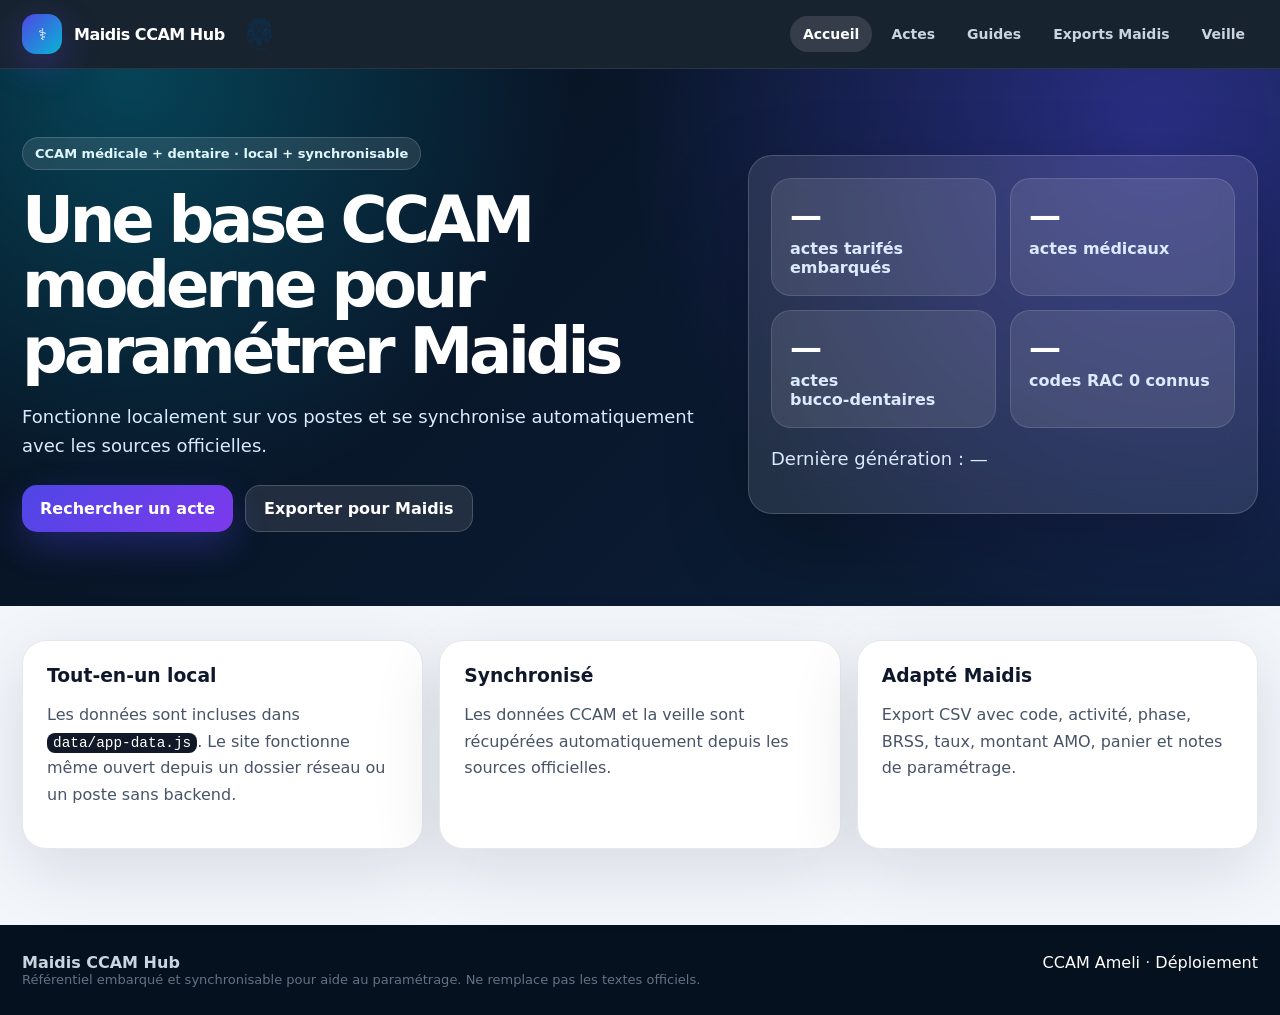
==== index.html @ 396c278c "Add files via upload" ====
<!doctype html><html lang="fr"><head><meta charset="utf-8"><meta name="viewport" content="width=device-width,initial-scale=1"><title>Maidis CCAM Hub — Accueil</title><link rel="stylesheet" href="style.css"></head><body data-page="index"><nav class="nav"><div class="navin"><a class="brand" href="index.html"><span class="logo">⚕</span><span>Maidis CCAM Hub</span></a><button class="menu" aria-label="menu">☰</button><div class="links"><a data-page="index" href="index.html">Accueil</a><a data-page="actes" href="actes.html">Actes</a><a data-page="guides" href="guides.html">Guides</a><a data-page="exports" href="exports.html">Exports Maidis</a><a data-page="actualites" href="actualites.html">Veille</a></div></div></nav>
<header class="hero"><div class="heroin"><div><span class="eyebrow">CCAM médicale + dentaire · local + synchronisable</span><h1>Une base CCAM moderne pour paramétrer Maidis</h1><p>Fonctionne localement sur vos postes et se synchronise automatiquement avec les sources officielles.</p><div class="actions"><a class="btn primary" href="actes.html">Rechercher un acte</a><a class="btn ghost" href="exports.html">Exporter pour Maidis</a></div></div><aside class="glass"><div class="stats"><div class="stat"><b id="total">—</b><span>actes tarifés embarqués</span></div><div class="stat"><b id="medical">—</b><span>actes médicaux</span></div><div class="stat"><b id="dental">—</b><span>actes bucco‑dentaires</span></div><div class="stat"><b id="rac0">—</b><span>codes RAC 0 connus</span></div></div><p class="small" style="color:#dbeafe;margin-top:16px">Dernière génération : <span id="generated">—</span></p></aside></div></header><main class="page"><div class="grid3"><section class="card info"><h3>Tout‑en‑un local</h3><p>Les données sont incluses dans <span class="kbd">data/app‑data.js</span>. Le site fonctionne même ouvert depuis un dossier réseau ou un poste sans backend.</p></section><section class="card info"><h3>Synchronisé</h3><p>Les données CCAM et la veille sont récupérées automatiquement depuis les sources officielles.</p></section><section class="card info"><h3>Adapté Maidis</h3><p>Export CSV avec code, activité, phase, BRSS, taux, montant AMO, panier et notes de paramétrage.</p></section></div></main><footer class="footer"><div class="footin"><div><b>Maidis CCAM Hub</b><div class="small">Référentiel embarqué et synchronisable pour aide au paramétrage. Ne remplace pas les textes officiels.</div></div><div><a href="https://www.ameli.fr/accueil-de-la-ccam/" target="_blank" rel="noopener">CCAM Ameli</a> · <a href="README_DEPLOIEMENT.md">Déploiement</a></div></div></footer><script src="data/app‑data.js"></script><script src="js/common.js"></script><script src="js/home.js"></script></body></html>
---- style.css ----
:root{--bg:#06111f;--bg2:#0d1f3a;--surface:#fff;--surface2:#f8fafc;--text:#0f172a;--muted:#667085;--line:#e5e7eb;--primary:#4f46e5;--cyan:#06b6d4;--green:#039855;--amber:#f79009;--red:#d92d20;--shadow:0 20px 70px rgba(15,23,42,.12);--radius:24px}*{box-sizing:border-box}body{margin:0;font-family:Inter,system-ui,-apple-system,Segoe UI,Roboto,Arial,sans-serif;color:var(--text);background:#f3f6fb}a{text-decoration:none;color:inherit}.nav{position:sticky;top:0;z-index:100;background:rgba(6,17,31,.92);backdrop-filter:blur(16px);border-bottom:1px solid rgba(255,255,255,.08)}.navin{max-width:1280px;margin:auto;padding:14px 22px;display:flex;justify-content:space-between;align-items:center;gap:18px}.brand{display:flex;align-items:center;gap:12px;color:#fff;font-weight:900;letter-spacing:-.03em}.logo{width:40px;height:40px;border-radius:14px;background:linear-gradient(135deg,var(--primary),var(--cyan));display:grid;place-items:center;box-shadow:0 12px 35px rgba(79,70,229,.35)}.links{display:flex;gap:6px}.links a{color:#cbd5e1;padding:10px 13px;border-radius:999px;font-size:14px;font-weight:750}.links a.active,.links a:hover{background:rgba(255,255,255,.12);color:#fff}.menu{display:none;background:transparent;border:0;color:#fff;font-size:26px}.hero{background:radial-gradient(circle at 10% 0%,rgba(6,182,212,.30),transparent 35%),radial-gradient(circle at 90% 10%,rgba(79,70,229,.45),transparent 42%),linear-gradient(135deg,var(--bg),var(--bg2));color:white}.heroin{max-width:1280px;margin:auto;padding:68px 22px 74px;display:grid;grid-template-columns:1.15fr .85fr;gap:36px;align-items:center}.eyebrow{display:inline-flex;padding:8px 12px;border-radius:999px;background:rgba(255,255,255,.10);border:1px solid rgba(255,255,255,.16);color:#dff7ff;font-size:13px;font-weight:800}.hero h1{font-size:clamp(38px,5vw,68px);line-height:1.02;letter-spacing:-.065em;margin:18px 0}.hero p{font-size:18px;line-height:1.65;color:#dbeafe;max-width:820px}.actions{display:flex;flex-wrap:wrap;gap:12px;margin-top:24px}.btn{display:inline-flex;align-items:center;justify-content:center;border:0;border-radius:15px;padding:13px 18px;font-weight:900;cursor:pointer;transition:.18s}.btn.primary{background:linear-gradient(135deg,var(--primary),#7c3aed);color:#fff;box-shadow:0 14px 35px rgba(79,70,229,.32)}.btn.ghost{background:rgba(255,255,255,.10);border:1px solid rgba(255,255,255,.18);color:#fff}.btn:hover{transform:translateY(-1px)}.glass{background:rgba(255,255,255,.10);border:1px solid rgba(255,255,255,.16);border-radius:var(--radius);padding:22px;box-shadow:0 30px 80px rgba(0,0,0,.25);backdrop-filter:blur(18px)}.stats{display:grid;grid-template-columns:repeat(2,1fr);gap:14px}.stat{padding:18px;border-radius:20px;background:rgba(255,255,255,.10);border:1px solid rgba(255,255,255,.12)}.stat b{display:block;font-size:32px;letter-spacing:-.04em}.stat span{display:block;color:#dbeafe;font-weight:700;margin-top:4px}.page{max-width:1280px;margin:auto;padding:34px 22px 76px}.section-head{display:flex;justify-content:space-between;align-items:end;gap:20px;margin-bottom:20px}.section-head h1,.section-head h2{margin:0;font-size:clamp(30px,4vw,48px);letter-spacing:-.05em}.section-head p{margin:8px 0 0;color:var(--muted);line-height:1.6}.card{background:white;border:1px solid var(--line);border-radius:var(--radius);box-shadow:var(--shadow)}.grid3{display:grid;grid-template-columns:repeat(3,1fr);gap:16px}.info{padding:24px}.info h3{margin:0 0 10px}.info p,.info li{color:#475467;line-height:1.65}.toolbar{padding:18px;display:grid;grid-template-columns:1.4fr repeat(4,minmax(140px,.5fr));gap:12px;align-items:end}.field label{display:block;margin:0 0 7px;color:#475467;font-size:12px;font-weight:900;letter-spacing:.06em;text-transform:uppercase}.input,.select{width:100%;border:1px solid #d0d5dd;border-radius:14px;background:white;padding:13px 14px;font-size:15px;outline:none}.input:focus,.select:focus{border-color:var(--primary);box-shadow:0 0 0 4px rgba(79,70,229,.12)}.results{display:flex;justify-content:space-between;gap:10px;align-items:center;padding:0 18px 16px;color:#475467;font-weight:700}.pill{display:inline-flex;align-items:center;border-radius:999px;padding:6px 10px;font-size:12px;font-weight:900}.p-rac{background:#dcfce7;color:#166534}.p-mod{background:#fff7ed;color:#9a3412}.p-free{background:#eff6ff;color:#1d4ed8}.p-out{background:#f2f4f7;color:#344054}.p-med{background:#e0f2fe;color:#155e75}.p-dent{background:#fce7f3;color:#9d174d}.sourcepill{font-size:12px;background:#e0f2fe;color:#155e75;padding:8px 10px;border-radius:999px;font-weight:900}.tablewrap{overflow:auto;border-top:1px solid var(--line)}table{width:100%;border-collapse:separate;border-spacing:0}th,td{padding:15px 16px;text-align:left;border-bottom:1px solid var(--line);vertical-align:top}th{position:sticky;top:0;z-index:1;background:#f8fafc;color:#475467;font-size:12px;text-transform:uppercase;letter-spacing:.06em}td{font-size:14px}.code{font-family:ui-monospace,SFMono-Regular,Menlo,monospace;font-weight:950;color:#3730a3}.money{font-weight:900}.pagination{display:flex;gap:10px;justify-content:center;align-items:center;padding:18px}.pagination button{border:1px solid var(--line);background:white;border-radius:12px;padding:10px 14px;font-weight:900;cursor:pointer}.pagination button:disabled{opacity:.45}.detailgrid{display:grid;grid-template-columns:minmax(0,1fr) 360px;gap:22px}.params th{width:38%;text-transform:none;letter-spacing:0;font-size:14px;color:#344054}.params th,.params td{border:1px solid var(--line);padding:14px}.side{display:grid;gap:14px}.mini{padding:18px}.mini h3{margin:0 0 8px;font-size:15px;color:#475467}.mini .big{font-size:34px;font-weight:950;letter-spacing:-.05em}.note{background:#fffbeb;border:1px solid #fedf89;color:#7a2e0e;border-radius:18px;padding:15px;line-height:1.55}.ok{background:#ecfdf3;border-color:#abefc6;color:#067647}.news{display:grid;gap:14px}.newsitem{padding:18px}.small{font-size:13px;color:#667085}.exportbox{display:flex;gap:10px;flex-wrap:wrap}.footer{background:#06111f;color:#cbd5e1;padding:28px 22px}.footin{max-width:1280px;margin:auto;display:flex;justify-content:space-between;gap:18px;flex-wrap:wrap}.footer a{color:white}.kbd{font-family:ui-monospace,monospace;background:#111827;color:#fff;border-radius:8px;padding:2px 6px;font-size:.9em}@media(max-width:1000px){.heroin{grid-template-columns:1fr}.toolbar{grid-template-columns:1fr 1fr}.detailgrid,.grid3{grid-template-columns:1fr}.links{display:none;position:absolute;left:12px;right:12px;top:68px;background:#0d1f3a;border:1px solid rgba(255,255,255,.12);border-radius:18px;padding:10px;flex-direction:column}.links.open{display:flex}.menu{display:block}th,td{min-width:140px}}@media(max-width:620px){.stats,.toolbar{grid-template-columns:1fr}.actions{flex-direction:column}.btn{width:100%}.section-head{display:block}.results{display:block}.params th,.params td{display:block;width:100%}.params th{border-bottom:0}.params td{border-top:0}.hero h1{font-size:38px}}
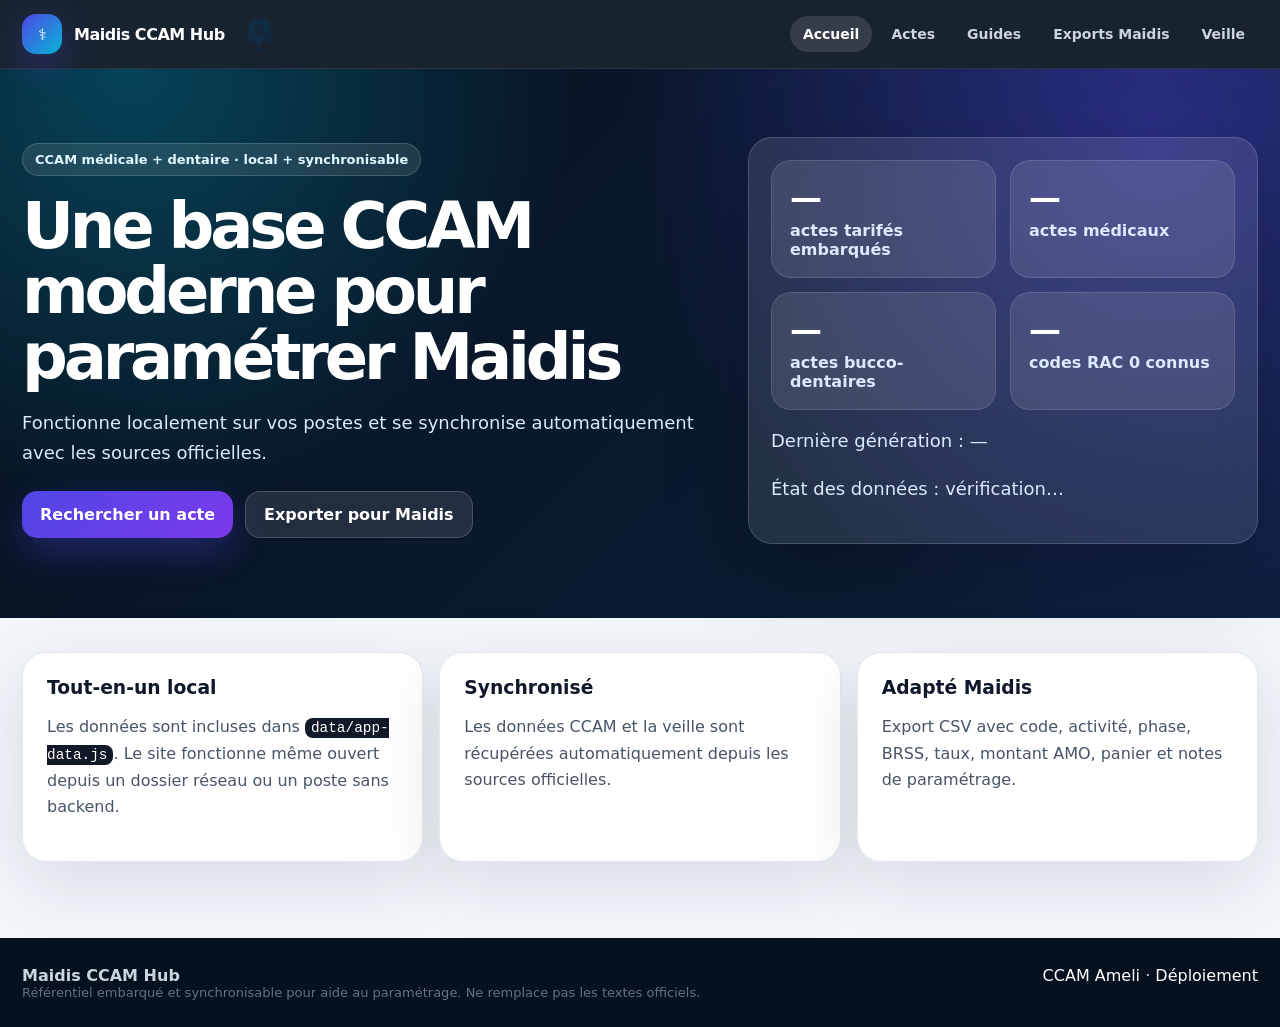
==== commit 02eab7d3: "Corrige le chargement des données sur l'accueil" ====
--- a/index.html
+++ b/index.html
@@ -1,2 +1,2 @@
-<!doctype html><html lang="fr"><head><meta charset="utf-8"><meta name="viewport" content="width=device-width,initial-scale=1"><title>Maidis CCAM Hub — Accueil</title><link rel="stylesheet" href="style.css"></head><body data-page="index"><nav class="nav"><div class="navin"><a class="brand" href="index.html"><span class="logo">⚕</span><span>Maidis CCAM Hub</span></a><button class="menu" aria-label="menu">☰</button><div class="links"><a data-page="index" href="index.html">Accueil</a><a data-page="actes" href="actes.html">Actes</a><a data-page="guides" href="guides.html">Guides</a><a data-page="exports" href="exports.html">Exports Maidis</a><a data-page="actualites" href="actualites.html">Veille</a></div></div></nav>
-<header class="hero"><div class="heroin"><div><span class="eyebrow">CCAM médicale + dentaire · local + synchronisable</span><h1>Une base CCAM moderne pour paramétrer Maidis</h1><p>Fonctionne localement sur vos postes et se synchronise automatiquement avec les sources officielles.</p><div class="actions"><a class="btn primary" href="actes.html">Rechercher un acte</a><a class="btn ghost" href="exports.html">Exporter pour Maidis</a></div></div><aside class="glass"><div class="stats"><div class="stat"><b id="total">—</b><span>actes tarifés embarqués</span></div><div class="stat"><b id="medical">—</b><span>actes médicaux</span></div><div class="stat"><b id="dental">—</b><span>actes bucco‑dentaires</span></div><div class="stat"><b id="rac0">—</b><span>codes RAC 0 connus</span></div></div><p class="small" style="color:#dbeafe;margin-top:16px">Dernière génération : <span id="generated">—</span></p></aside></div></header><main class="page"><div class="grid3"><section class="card info"><h3>Tout‑en‑un local</h3><p>Les données sont incluses dans <span class="kbd">data/app‑data.js</span>. Le site fonctionne même ouvert depuis un dossier réseau ou un poste sans backend.</p></section><section class="card info"><h3>Synchronisé</h3><p>Les données CCAM et la veille sont récupérées automatiquement depuis les sources officielles.</p></section><section class="card info"><h3>Adapté Maidis</h3><p>Export CSV avec code, activité, phase, BRSS, taux, montant AMO, panier et notes de paramétrage.</p></section></div></main><footer class="footer"><div class="footin"><div><b>Maidis CCAM Hub</b><div class="small">Référentiel embarqué et synchronisable pour aide au paramétrage. Ne remplace pas les textes officiels.</div></div><div><a href="https://www.ameli.fr/accueil-de-la-ccam/" target="_blank" rel="noopener">CCAM Ameli</a> · <a href="README_DEPLOIEMENT.md">Déploiement</a></div></div></footer><script src="data/app‑data.js"></script><script src="js/common.js"></script><script src="js/home.js"></script></body></html>+<!doctype html><html lang="fr"><head><meta charset="utf-8"><meta name="viewport" content="width=device-width,initial-scale=1"><title>Maidis CCAM Hub — Accueil</title><link rel="stylesheet" href="style.css"></head><body data-page="index"><nav class="nav"><div class="navin"><a class="brand" href="index.html"><span class="logo">⚕</span><span>Maidis CCAM Hub</span></a><button class="menu" aria-label="menu">☰</button><div class="links"><a data-page="index" href="index.html">Accueil</a><a data-page="actes" href="actes.html">Actes</a><a data-page="guides" href="guides.html">Guides</a><a data-page="exports" href="exports.html">Exports Maidis</a><a data-page="actualites" href="actualites.html">Veille</a></div></div></nav>
+<header class="hero"><div class="heroin"><div><span class="eyebrow">CCAM médicale + dentaire · local + synchronisable</span><h1>Une base CCAM moderne pour paramétrer Maidis</h1><p>Fonctionne localement sur vos postes et se synchronise automatiquement avec les sources officielles.</p><div class="actions"><a class="btn primary" href="actes.html">Rechercher un acte</a><a class="btn ghost" href="exports.html">Exporter pour Maidis</a></div></div><aside class="glass"><div class="stats"><div class="stat"><b id="total">—</b><span>actes tarifés embarqués</span></div><div class="stat"><b id="medical">—</b><span>actes médicaux</span></div><div class="stat"><b id="dental">—</b><span>actes bucco-dentaires</span></div><div class="stat"><b id="rac0">—</b><span>codes RAC 0 connus</span></div></div><p class="small" style="color:#dbeafe;margin-top:16px">Dernière génération : <span id="generated">—</span></p><p class="small" id="dataStatus" style="color:#dbeafe;margin-top:8px">État des données : vérification…</p></aside></div></header><main class="page"><div class="grid3"><section class="card info"><h3>Tout-en-un local</h3><p>Les données sont incluses dans <span class="kbd">data/app-data.js</span>. Le site fonctionne même ouvert depuis un dossier réseau ou un poste sans backend.</p></section><section class="card info"><h3>Synchronisé</h3><p>Les données CCAM et la veille sont récupérées automatiquement depuis les sources officielles.</p></section><section class="card info"><h3>Adapté Maidis</h3><p>Export CSV avec code, activité, phase, BRSS, taux, montant AMO, panier et notes de paramétrage.</p></section></div></main><footer class="footer"><div class="footin"><div><b>Maidis CCAM Hub</b><div class="small">Référentiel embarqué et synchronisable pour aide au paramétrage. Ne remplace pas les textes officiels.</div></div><div><a href="https://www.ameli.fr/accueil-de-la-ccam/" target="_blank" rel="noopener">CCAM Ameli</a> · <a href="README_DEPLOIEMENT.md">Déploiement</a></div></div></footer><script src="data/app-data.js"></script><script src="js/common.js"></script><script src="js/home.js"></script></body></html>
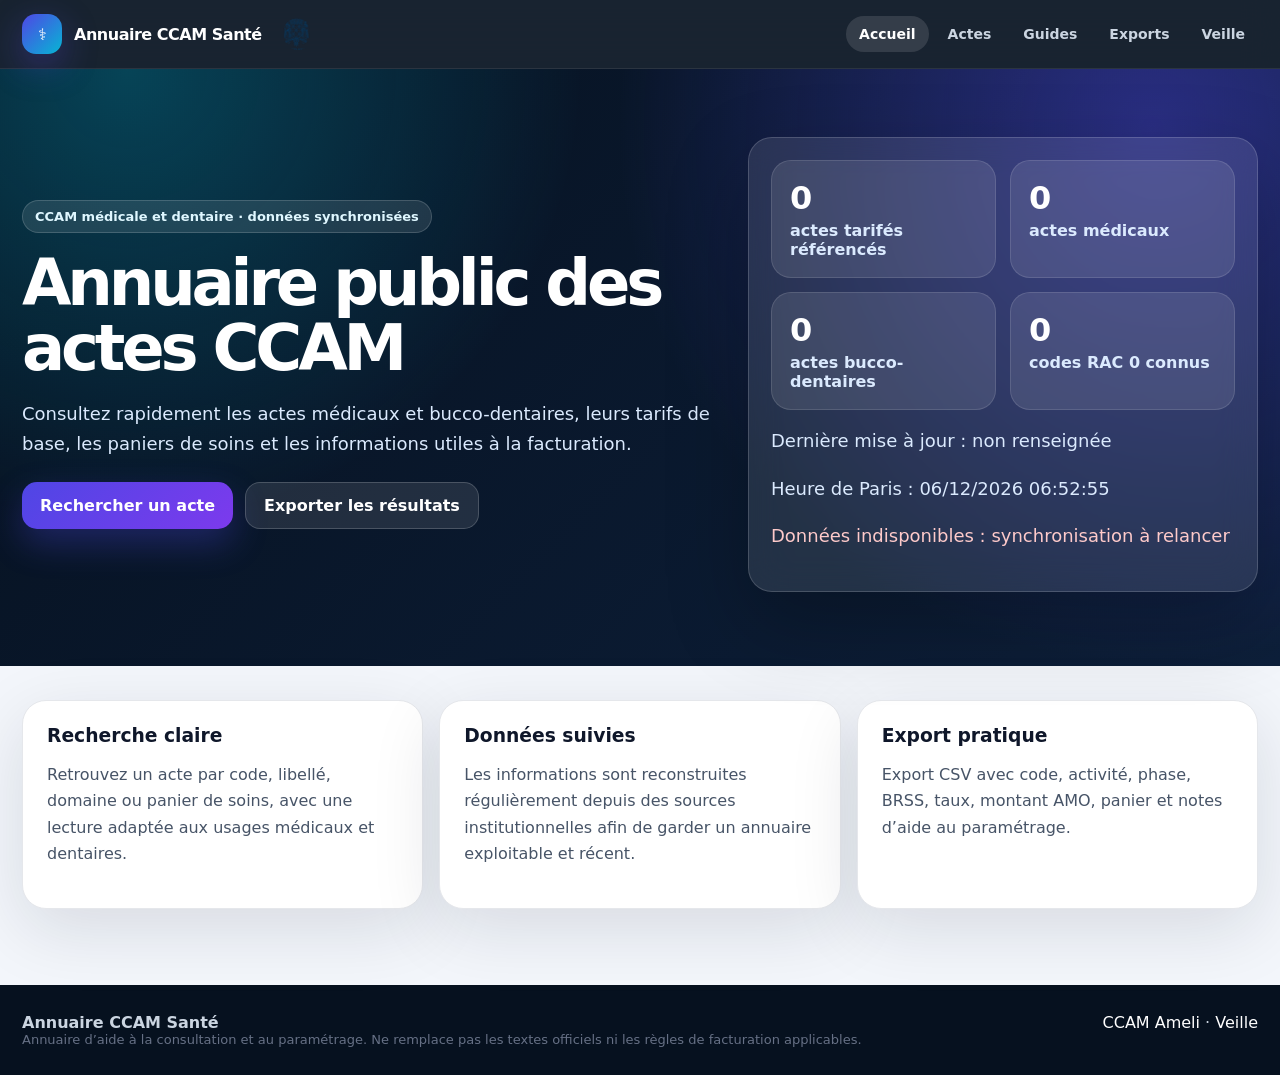
==== commit 3a6eccaf: "Renomme le site et corrige l'accueil public" ====
--- a/index.html
+++ b/index.html
@@ -1,2 +1,2 @@
-<!doctype html><html lang="fr"><head><meta charset="utf-8"><meta name="viewport" content="width=device-width,initial-scale=1"><title>Maidis CCAM Hub — Accueil</title><link rel="stylesheet" href="style.css"></head><body data-page="index"><nav class="nav"><div class="navin"><a class="brand" href="index.html"><span class="logo">⚕</span><span>Maidis CCAM Hub</span></a><button class="menu" aria-label="menu">☰</button><div class="links"><a data-page="index" href="index.html">Accueil</a><a data-page="actes" href="actes.html">Actes</a><a data-page="guides" href="guides.html">Guides</a><a data-page="exports" href="exports.html">Exports Maidis</a><a data-page="actualites" href="actualites.html">Veille</a></div></div></nav>
-<header class="hero"><div class="heroin"><div><span class="eyebrow">CCAM médicale + dentaire · local + synchronisable</span><h1>Une base CCAM moderne pour paramétrer Maidis</h1><p>Fonctionne localement sur vos postes et se synchronise automatiquement avec les sources officielles.</p><div class="actions"><a class="btn primary" href="actes.html">Rechercher un acte</a><a class="btn ghost" href="exports.html">Exporter pour Maidis</a></div></div><aside class="glass"><div class="stats"><div class="stat"><b id="total">—</b><span>actes tarifés embarqués</span></div><div class="stat"><b id="medical">—</b><span>actes médicaux</span></div><div class="stat"><b id="dental">—</b><span>actes bucco-dentaires</span></div><div class="stat"><b id="rac0">—</b><span>codes RAC 0 connus</span></div></div><p class="small" style="color:#dbeafe;margin-top:16px">Dernière génération : <span id="generated">—</span></p><p class="small" id="dataStatus" style="color:#dbeafe;margin-top:8px">État des données : vérification…</p></aside></div></header><main class="page"><div class="grid3"><section class="card info"><h3>Tout-en-un local</h3><p>Les données sont incluses dans <span class="kbd">data/app-data.js</span>. Le site fonctionne même ouvert depuis un dossier réseau ou un poste sans backend.</p></section><section class="card info"><h3>Synchronisé</h3><p>Les données CCAM et la veille sont récupérées automatiquement depuis les sources officielles.</p></section><section class="card info"><h3>Adapté Maidis</h3><p>Export CSV avec code, activité, phase, BRSS, taux, montant AMO, panier et notes de paramétrage.</p></section></div></main><footer class="footer"><div class="footin"><div><b>Maidis CCAM Hub</b><div class="small">Référentiel embarqué et synchronisable pour aide au paramétrage. Ne remplace pas les textes officiels.</div></div><div><a href="https://www.ameli.fr/accueil-de-la-ccam/" target="_blank" rel="noopener">CCAM Ameli</a> · <a href="README_DEPLOIEMENT.md">Déploiement</a></div></div></footer><script src="data/app-data.js"></script><script src="js/common.js"></script><script src="js/home.js"></script></body></html>
+<!doctype html><html lang="fr"><head><meta charset="utf-8"><meta name="viewport" content="width=device-width,initial-scale=1"><title>Annuaire CCAM Santé — Accueil</title><link rel="stylesheet" href="style.css"></head><body data-page="index"><nav class="nav"><div class="navin"><a class="brand" href="index.html"><span class="logo">⚕</span><span>Annuaire CCAM Santé</span></a><button class="menu" aria-label="menu">☰</button><div class="links"><a data-page="index" href="index.html">Accueil</a><a data-page="actes" href="actes.html">Actes</a><a data-page="guides" href="guides.html">Guides</a><a data-page="exports" href="exports.html">Exports</a><a data-page="actualites" href="actualites.html">Veille</a></div></div></nav>
+<header class="hero"><div class="heroin"><div><span class="eyebrow">CCAM médicale et dentaire · données synchronisées</span><h1>Annuaire public des actes CCAM</h1><p>Consultez rapidement les actes médicaux et bucco-dentaires, leurs tarifs de base, les paniers de soins et les informations utiles à la facturation.</p><div class="actions"><a class="btn primary" href="actes.html">Rechercher un acte</a><a class="btn ghost" href="exports.html">Exporter les résultats</a></div></div><aside class="glass"><div class="stats"><div class="stat"><b id="total">—</b><span>actes tarifés référencés</span></div><div class="stat"><b id="medical">—</b><span>actes médicaux</span></div><div class="stat"><b id="dental">—</b><span>actes bucco-dentaires</span></div><div class="stat"><b id="rac0">—</b><span>codes RAC 0 connus</span></div></div><p class="small" style="color:#dbeafe;margin-top:16px">Dernière mise à jour : <span id="generated">—</span></p><p class="small" style="color:#dbeafe;margin-top:8px">Heure de Paris : <span id="parisNow">—</span></p><p class="small" id="dataStatus" style="color:#dbeafe;margin-top:8px">Chargement des données…</p></aside></div></header><main class="page"><div class="grid3"><section class="card info"><h3>Recherche claire</h3><p>Retrouvez un acte par code, libellé, domaine ou panier de soins, avec une lecture adaptée aux usages médicaux et dentaires.</p></section><section class="card info"><h3>Données suivies</h3><p>Les informations sont reconstruites régulièrement depuis des sources institutionnelles afin de garder un annuaire exploitable et récent.</p></section><section class="card info"><h3>Export pratique</h3><p>Export CSV avec code, activité, phase, BRSS, taux, montant AMO, panier et notes d’aide au paramétrage.</p></section></div></main><footer class="footer"><div class="footin"><div><b>Annuaire CCAM Santé</b><div class="small">Annuaire d’aide à la consultation et au paramétrage. Ne remplace pas les textes officiels ni les règles de facturation applicables.</div></div><div><a href="https://www.ameli.fr/accueil-de-la-ccam/" target="_blank" rel="noopener">CCAM Ameli</a> · <a href="actualites.html">Veille</a></div></div></footer><script src="data/app-data.js?v=20260426-2"></script><script src="js/common.js?v=20260426-2"></script><script src="js/home.js?v=20260426-2"></script></body></html>
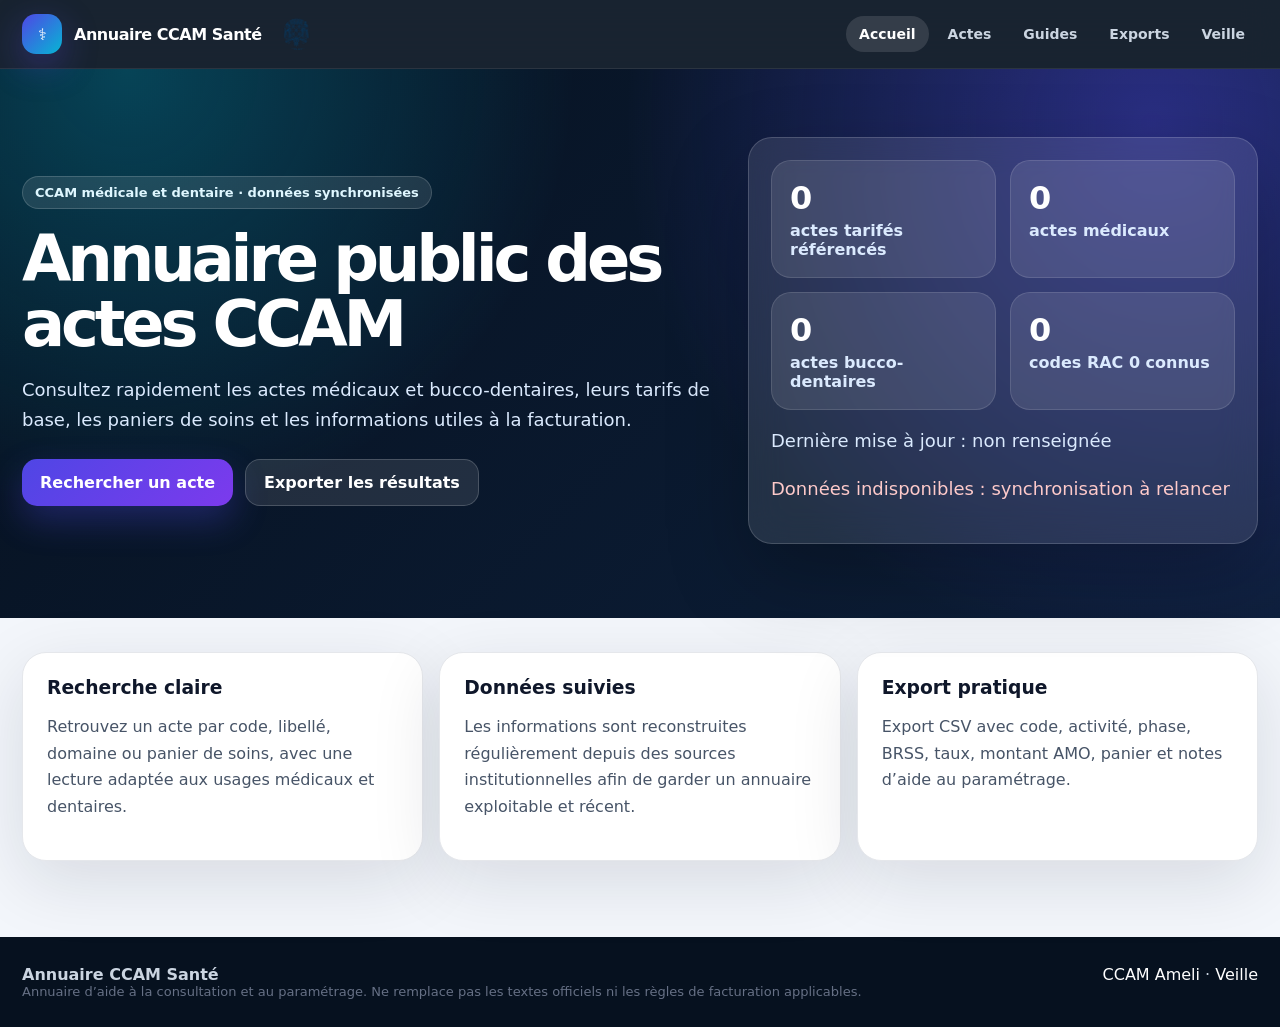
==== commit f9cb7e9e: "Retire l’heure de Paris séparée sur l’accueil" ====
--- a/index.html
+++ b/index.html
@@ -1,2 +1,2 @@
 <!doctype html><html lang="fr"><head><meta charset="utf-8"><meta name="viewport" content="width=device-width,initial-scale=1"><title>Annuaire CCAM Santé — Accueil</title><link rel="stylesheet" href="style.css"></head><body data-page="index"><nav class="nav"><div class="navin"><a class="brand" href="index.html"><span class="logo">⚕</span><span>Annuaire CCAM Santé</span></a><button class="menu" aria-label="menu">☰</button><div class="links"><a data-page="index" href="index.html">Accueil</a><a data-page="actes" href="actes.html">Actes</a><a data-page="guides" href="guides.html">Guides</a><a data-page="exports" href="exports.html">Exports</a><a data-page="actualites" href="actualites.html">Veille</a></div></div></nav>
-<header class="hero"><div class="heroin"><div><span class="eyebrow">CCAM médicale et dentaire · données synchronisées</span><h1>Annuaire public des actes CCAM</h1><p>Consultez rapidement les actes médicaux et bucco-dentaires, leurs tarifs de base, les paniers de soins et les informations utiles à la facturation.</p><div class="actions"><a class="btn primary" href="actes.html">Rechercher un acte</a><a class="btn ghost" href="exports.html">Exporter les résultats</a></div></div><aside class="glass"><div class="stats"><div class="stat"><b id="total">—</b><span>actes tarifés référencés</span></div><div class="stat"><b id="medical">—</b><span>actes médicaux</span></div><div class="stat"><b id="dental">—</b><span>actes bucco-dentaires</span></div><div class="stat"><b id="rac0">—</b><span>codes RAC 0 connus</span></div></div><p class="small" style="color:#dbeafe;margin-top:16px">Dernière mise à jour : <span id="generated">—</span></p><p class="small" style="color:#dbeafe;margin-top:8px">Heure de Paris : <span id="parisNow">—</span></p><p class="small" id="dataStatus" style="color:#dbeafe;margin-top:8px">Chargement des données…</p></aside></div></header><main class="page"><div class="grid3"><section class="card info"><h3>Recherche claire</h3><p>Retrouvez un acte par code, libellé, domaine ou panier de soins, avec une lecture adaptée aux usages médicaux et dentaires.</p></section><section class="card info"><h3>Données suivies</h3><p>Les informations sont reconstruites régulièrement depuis des sources institutionnelles afin de garder un annuaire exploitable et récent.</p></section><section class="card info"><h3>Export pratique</h3><p>Export CSV avec code, activité, phase, BRSS, taux, montant AMO, panier et notes d’aide au paramétrage.</p></section></div></main><footer class="footer"><div class="footin"><div><b>Annuaire CCAM Santé</b><div class="small">Annuaire d’aide à la consultation et au paramétrage. Ne remplace pas les textes officiels ni les règles de facturation applicables.</div></div><div><a href="https://www.ameli.fr/accueil-de-la-ccam/" target="_blank" rel="noopener">CCAM Ameli</a> · <a href="actualites.html">Veille</a></div></div></footer><script src="data/app-data.js?v=20260426-2"></script><script src="js/common.js?v=20260426-2"></script><script src="js/home.js?v=20260426-2"></script></body></html>
+<header class="hero"><div class="heroin"><div><span class="eyebrow">CCAM médicale et dentaire · données synchronisées</span><h1>Annuaire public des actes CCAM</h1><p>Consultez rapidement les actes médicaux et bucco-dentaires, leurs tarifs de base, les paniers de soins et les informations utiles à la facturation.</p><div class="actions"><a class="btn primary" href="actes.html">Rechercher un acte</a><a class="btn ghost" href="exports.html">Exporter les résultats</a></div></div><aside class="glass"><div class="stats"><div class="stat"><b id="total">—</b><span>actes tarifés référencés</span></div><div class="stat"><b id="medical">—</b><span>actes médicaux</span></div><div class="stat"><b id="dental">—</b><span>actes bucco-dentaires</span></div><div class="stat"><b id="rac0">—</b><span>codes RAC 0 connus</span></div></div><p class="small" style="color:#dbeafe;margin-top:16px">Dernière mise à jour : <span id="generated">—</span></p><p class="small" id="dataStatus" style="color:#dbeafe;margin-top:8px">Chargement des données…</p></aside></div></header><main class="page"><div class="grid3"><section class="card info"><h3>Recherche claire</h3><p>Retrouvez un acte par code, libellé, domaine ou panier de soins, avec une lecture adaptée aux usages médicaux et dentaires.</p></section><section class="card info"><h3>Données suivies</h3><p>Les informations sont reconstruites régulièrement depuis des sources institutionnelles afin de garder un annuaire exploitable et récent.</p></section><section class="card info"><h3>Export pratique</h3><p>Export CSV avec code, activité, phase, BRSS, taux, montant AMO, panier et notes d’aide au paramétrage.</p></section></div></main><footer class="footer"><div class="footin"><div><b>Annuaire CCAM Santé</b><div class="small">Annuaire d’aide à la consultation et au paramétrage. Ne remplace pas les textes officiels ni les règles de facturation applicables.</div></div><div><a href="https://www.ameli.fr/accueil-de-la-ccam/" target="_blank" rel="noopener">CCAM Ameli</a> · <a href="actualites.html">Veille</a></div></div></footer><script src="data/app-data.js?v=20260426-3"></script><script src="js/common.js?v=20260426-3"></script><script src="js/home.js?v=20260426-3"></script></body></html>
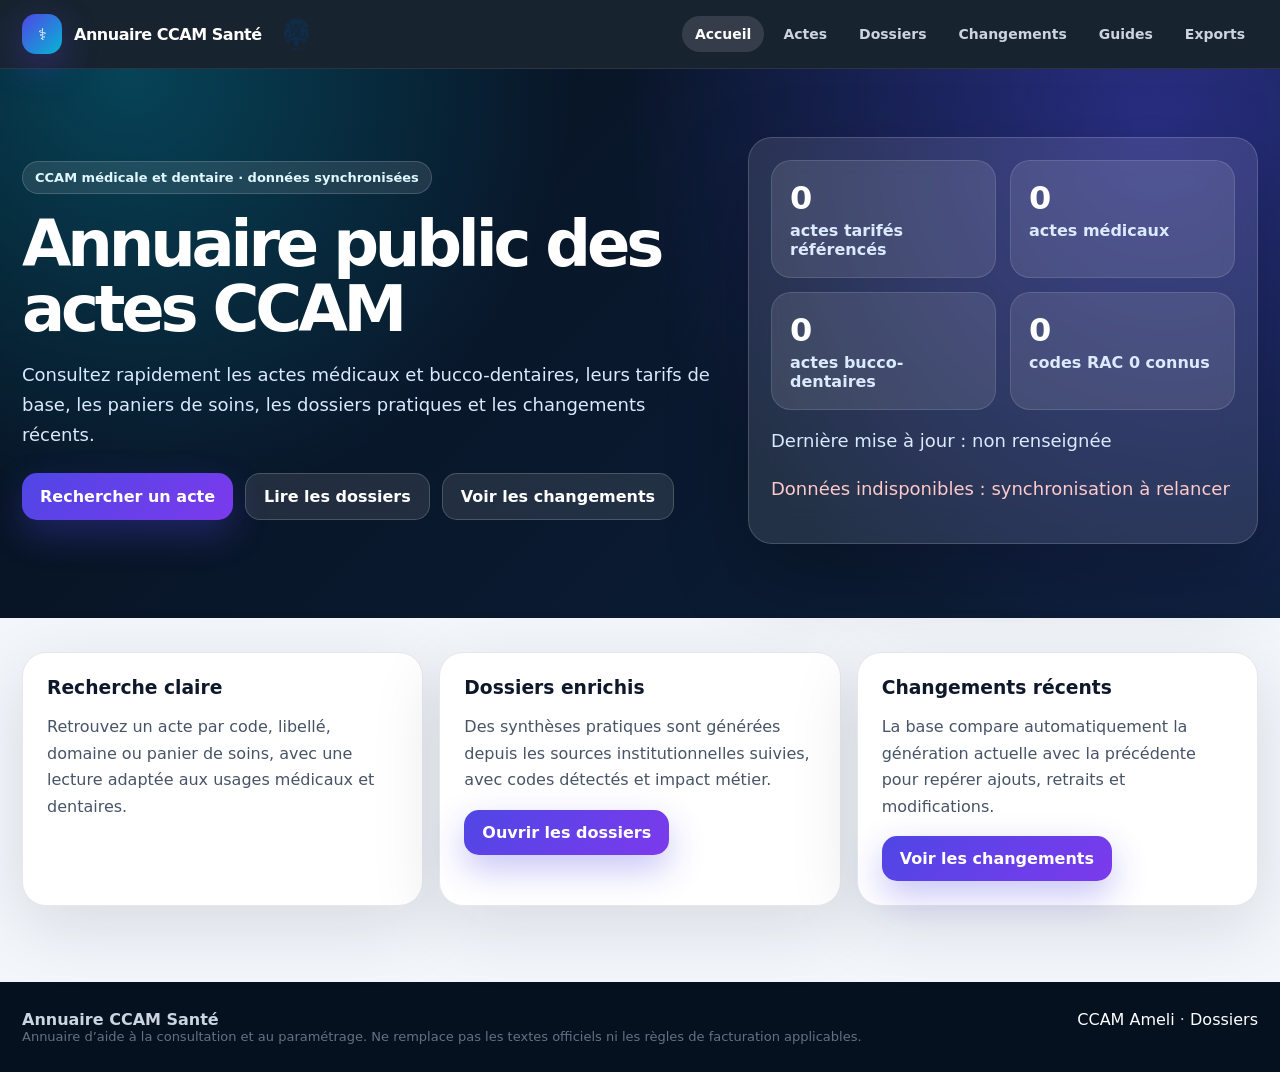
==== commit a44ad52a: "Ajoute dossiers et changements sur l'accueil" ====
--- a/index.html
+++ b/index.html
@@ -1,2 +1,2 @@
-<!doctype html><html lang="fr"><head><meta charset="utf-8"><meta name="viewport" content="width=device-width,initial-scale=1"><title>Annuaire CCAM Santé — Accueil</title><link rel="stylesheet" href="style.css"></head><body data-page="index"><nav class="nav"><div class="navin"><a class="brand" href="index.html"><span class="logo">⚕</span><span>Annuaire CCAM Santé</span></a><button class="menu" aria-label="menu">☰</button><div class="links"><a data-page="index" href="index.html">Accueil</a><a data-page="actes" href="actes.html">Actes</a><a data-page="guides" href="guides.html">Guides</a><a data-page="exports" href="exports.html">Exports</a><a data-page="actualites" href="actualites.html">Veille</a></div></div></nav>
-<header class="hero"><div class="heroin"><div><span class="eyebrow">CCAM médicale et dentaire · données synchronisées</span><h1>Annuaire public des actes CCAM</h1><p>Consultez rapidement les actes médicaux et bucco-dentaires, leurs tarifs de base, les paniers de soins et les informations utiles à la facturation.</p><div class="actions"><a class="btn primary" href="actes.html">Rechercher un acte</a><a class="btn ghost" href="exports.html">Exporter les résultats</a></div></div><aside class="glass"><div class="stats"><div class="stat"><b id="total">—</b><span>actes tarifés référencés</span></div><div class="stat"><b id="medical">—</b><span>actes médicaux</span></div><div class="stat"><b id="dental">—</b><span>actes bucco-dentaires</span></div><div class="stat"><b id="rac0">—</b><span>codes RAC 0 connus</span></div></div><p class="small" style="color:#dbeafe;margin-top:16px">Dernière mise à jour : <span id="generated">—</span></p><p class="small" id="dataStatus" style="color:#dbeafe;margin-top:8px">Chargement des données…</p></aside></div></header><main class="page"><div class="grid3"><section class="card info"><h3>Recherche claire</h3><p>Retrouvez un acte par code, libellé, domaine ou panier de soins, avec une lecture adaptée aux usages médicaux et dentaires.</p></section><section class="card info"><h3>Données suivies</h3><p>Les informations sont reconstruites régulièrement depuis des sources institutionnelles afin de garder un annuaire exploitable et récent.</p></section><section class="card info"><h3>Export pratique</h3><p>Export CSV avec code, activité, phase, BRSS, taux, montant AMO, panier et notes d’aide au paramétrage.</p></section></div></main><footer class="footer"><div class="footin"><div><b>Annuaire CCAM Santé</b><div class="small">Annuaire d’aide à la consultation et au paramétrage. Ne remplace pas les textes officiels ni les règles de facturation applicables.</div></div><div><a href="https://www.ameli.fr/accueil-de-la-ccam/" target="_blank" rel="noopener">CCAM Ameli</a> · <a href="actualites.html">Veille</a></div></div></footer><script src="data/app-data.js?v=20260426-3"></script><script src="js/common.js?v=20260426-3"></script><script src="js/home.js?v=20260426-3"></script></body></html>
+<!doctype html><html lang="fr"><head><meta charset="utf-8"><meta name="viewport" content="width=device-width,initial-scale=1"><title>Annuaire CCAM Santé — Accueil</title><link rel="stylesheet" href="style.css"></head><body data-page="index"><nav class="nav"><div class="navin"><a class="brand" href="index.html"><span class="logo">⚕</span><span>Annuaire CCAM Santé</span></a><button class="menu" aria-label="menu">☰</button><div class="links"><a data-page="index" href="index.html">Accueil</a><a data-page="actes" href="actes.html">Actes</a><a data-page="dossiers" href="dossiers.html">Dossiers</a><a data-page="changements" href="changements.html">Changements</a><a data-page="guides" href="guides.html">Guides</a><a data-page="exports" href="exports.html">Exports</a></div></div></nav>
+<header class="hero"><div class="heroin"><div><span class="eyebrow">CCAM médicale et dentaire · données synchronisées</span><h1>Annuaire public des actes CCAM</h1><p>Consultez rapidement les actes médicaux et bucco-dentaires, leurs tarifs de base, les paniers de soins, les dossiers pratiques et les changements récents.</p><div class="actions"><a class="btn primary" href="actes.html">Rechercher un acte</a><a class="btn ghost" href="dossiers.html">Lire les dossiers</a><a class="btn ghost" href="changements.html">Voir les changements</a></div></div><aside class="glass"><div class="stats"><div class="stat"><b id="total">—</b><span>actes tarifés référencés</span></div><div class="stat"><b id="medical">—</b><span>actes médicaux</span></div><div class="stat"><b id="dental">—</b><span>actes bucco-dentaires</span></div><div class="stat"><b id="rac0">—</b><span>codes RAC 0 connus</span></div></div><p class="small" style="color:#dbeafe;margin-top:16px">Dernière mise à jour : <span id="generated">—</span></p><p class="small" id="dataStatus" style="color:#dbeafe;margin-top:8px">Chargement des données…</p></aside></div></header><main class="page"><div class="grid3"><section class="card info"><h3>Recherche claire</h3><p>Retrouvez un acte par code, libellé, domaine ou panier de soins, avec une lecture adaptée aux usages médicaux et dentaires.</p></section><section class="card info"><h3>Dossiers enrichis</h3><p>Des synthèses pratiques sont générées depuis les sources institutionnelles suivies, avec codes détectés et impact métier.</p><a class="btn primary" href="dossiers.html">Ouvrir les dossiers</a></section><section class="card info"><h3>Changements récents</h3><p>La base compare automatiquement la génération actuelle avec la précédente pour repérer ajouts, retraits et modifications.</p><a class="btn primary" href="changements.html">Voir les changements</a></section></div></main><footer class="footer"><div class="footin"><div><b>Annuaire CCAM Santé</b><div class="small">Annuaire d’aide à la consultation et au paramétrage. Ne remplace pas les textes officiels ni les règles de facturation applicables.</div></div><div><a href="https://www.ameli.fr/accueil-de-la-ccam/" target="_blank" rel="noopener">CCAM Ameli</a> · <a href="dossiers.html">Dossiers</a></div></div></footer><script src="data/app-data.js?v=20260426-4"></script><script src="js/common.js?v=20260426-4"></script><script src="js/home.js?v=20260426-4"></script></body></html>
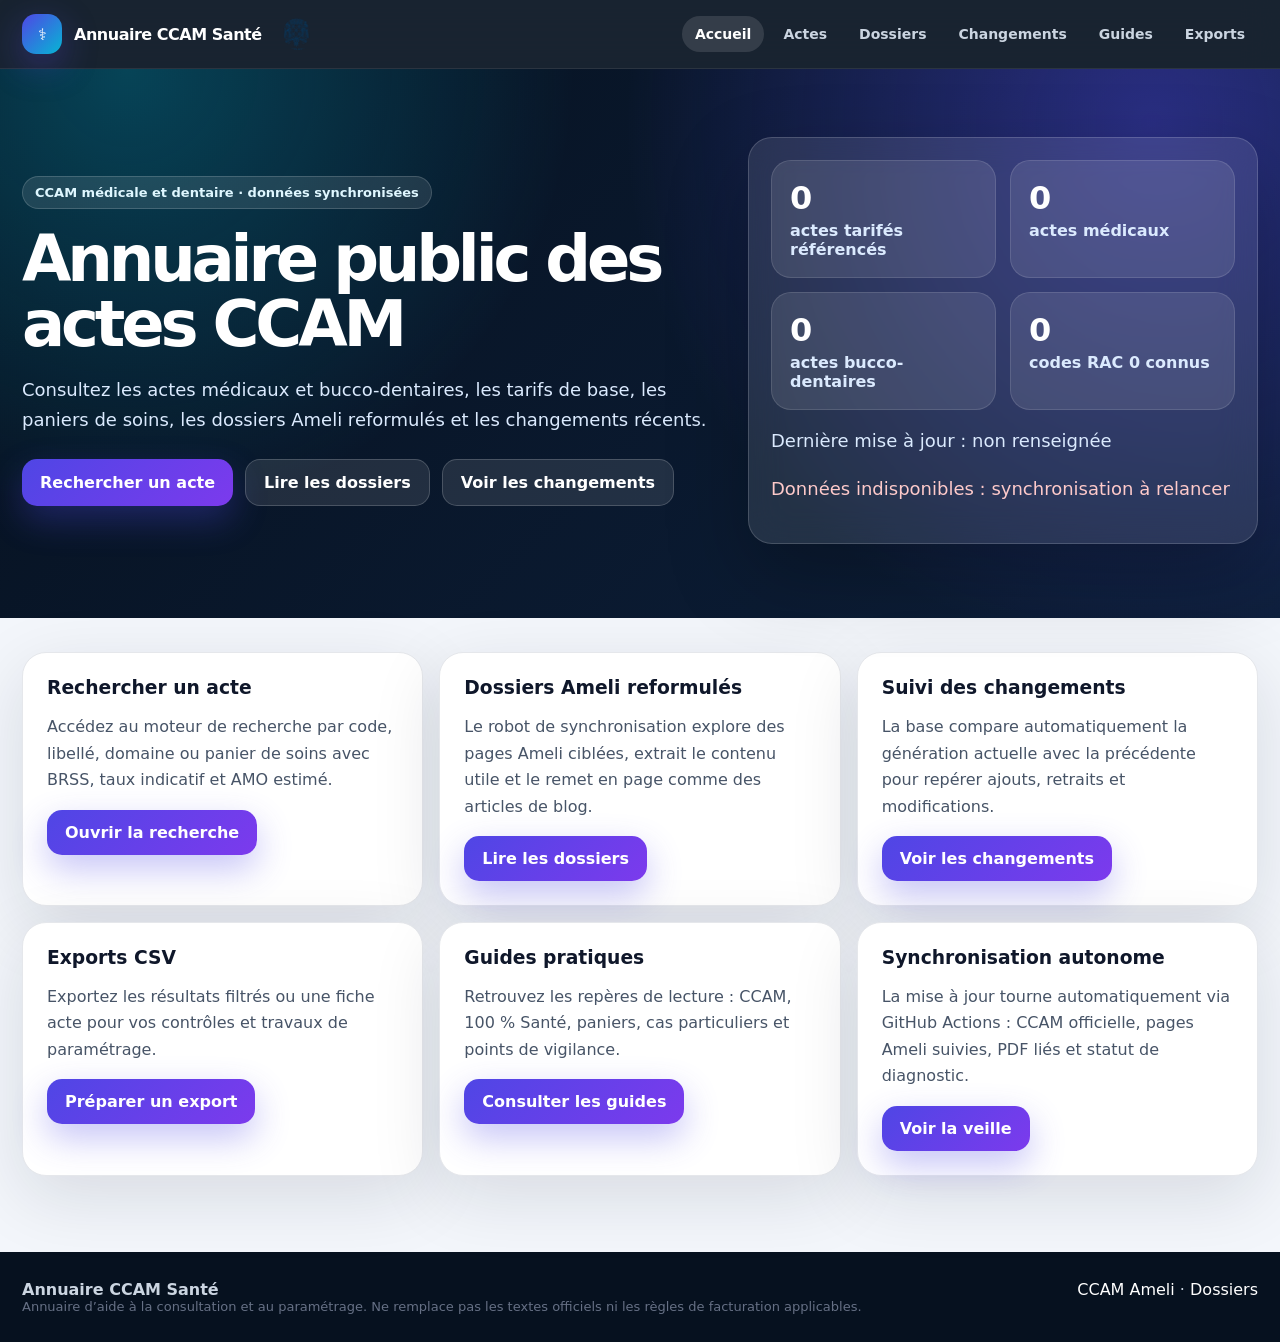
==== commit 6eb9aee9: "Rend l'accueil cohérent avec les accès principaux" ====
--- a/index.html
+++ b/index.html
@@ -1,2 +1,2 @@
 <!doctype html><html lang="fr"><head><meta charset="utf-8"><meta name="viewport" content="width=device-width,initial-scale=1"><title>Annuaire CCAM Santé — Accueil</title><link rel="stylesheet" href="style.css"></head><body data-page="index"><nav class="nav"><div class="navin"><a class="brand" href="index.html"><span class="logo">⚕</span><span>Annuaire CCAM Santé</span></a><button class="menu" aria-label="menu">☰</button><div class="links"><a data-page="index" href="index.html">Accueil</a><a data-page="actes" href="actes.html">Actes</a><a data-page="dossiers" href="dossiers.html">Dossiers</a><a data-page="changements" href="changements.html">Changements</a><a data-page="guides" href="guides.html">Guides</a><a data-page="exports" href="exports.html">Exports</a></div></div></nav>
-<header class="hero"><div class="heroin"><div><span class="eyebrow">CCAM médicale et dentaire · données synchronisées</span><h1>Annuaire public des actes CCAM</h1><p>Consultez rapidement les actes médicaux et bucco-dentaires, leurs tarifs de base, les paniers de soins, les dossiers pratiques et les changements récents.</p><div class="actions"><a class="btn primary" href="actes.html">Rechercher un acte</a><a class="btn ghost" href="dossiers.html">Lire les dossiers</a><a class="btn ghost" href="changements.html">Voir les changements</a></div></div><aside class="glass"><div class="stats"><div class="stat"><b id="total">—</b><span>actes tarifés référencés</span></div><div class="stat"><b id="medical">—</b><span>actes médicaux</span></div><div class="stat"><b id="dental">—</b><span>actes bucco-dentaires</span></div><div class="stat"><b id="rac0">—</b><span>codes RAC 0 connus</span></div></div><p class="small" style="color:#dbeafe;margin-top:16px">Dernière mise à jour : <span id="generated">—</span></p><p class="small" id="dataStatus" style="color:#dbeafe;margin-top:8px">Chargement des données…</p></aside></div></header><main class="page"><div class="grid3"><section class="card info"><h3>Recherche claire</h3><p>Retrouvez un acte par code, libellé, domaine ou panier de soins, avec une lecture adaptée aux usages médicaux et dentaires.</p></section><section class="card info"><h3>Dossiers enrichis</h3><p>Des synthèses pratiques sont générées depuis les sources institutionnelles suivies, avec codes détectés et impact métier.</p><a class="btn primary" href="dossiers.html">Ouvrir les dossiers</a></section><section class="card info"><h3>Changements récents</h3><p>La base compare automatiquement la génération actuelle avec la précédente pour repérer ajouts, retraits et modifications.</p><a class="btn primary" href="changements.html">Voir les changements</a></section></div></main><footer class="footer"><div class="footin"><div><b>Annuaire CCAM Santé</b><div class="small">Annuaire d’aide à la consultation et au paramétrage. Ne remplace pas les textes officiels ni les règles de facturation applicables.</div></div><div><a href="https://www.ameli.fr/accueil-de-la-ccam/" target="_blank" rel="noopener">CCAM Ameli</a> · <a href="dossiers.html">Dossiers</a></div></div></footer><script src="data/app-data.js?v=20260426-4"></script><script src="js/common.js?v=20260426-4"></script><script src="js/home.js?v=20260426-4"></script></body></html>
+<header class="hero"><div class="heroin"><div><span class="eyebrow">CCAM médicale et dentaire · données synchronisées</span><h1>Annuaire public des actes CCAM</h1><p>Consultez les actes médicaux et bucco-dentaires, les tarifs de base, les paniers de soins, les dossiers Ameli reformulés et les changements récents.</p><div class="actions"><a class="btn primary" href="actes.html">Rechercher un acte</a><a class="btn ghost" href="dossiers.html">Lire les dossiers</a><a class="btn ghost" href="changements.html">Voir les changements</a></div></div><aside class="glass"><div class="stats"><div class="stat"><b id="total">—</b><span>actes tarifés référencés</span></div><div class="stat"><b id="medical">—</b><span>actes médicaux</span></div><div class="stat"><b id="dental">—</b><span>actes bucco-dentaires</span></div><div class="stat"><b id="rac0">—</b><span>codes RAC 0 connus</span></div></div><p class="small" style="color:#dbeafe;margin-top:16px">Dernière mise à jour : <span id="generated">—</span></p><p class="small" id="dataStatus" style="color:#dbeafe;margin-top:8px">Chargement des données…</p></aside></div></header><main class="page"><div class="grid3"><section class="card info"><h3>Rechercher un acte</h3><p>Accédez au moteur de recherche par code, libellé, domaine ou panier de soins avec BRSS, taux indicatif et AMO estimé.</p><a class="btn primary" href="actes.html">Ouvrir la recherche</a></section><section class="card info"><h3>Dossiers Ameli reformulés</h3><p>Le robot de synchronisation explore des pages Ameli ciblées, extrait le contenu utile et le remet en page comme des articles de blog.</p><a class="btn primary" href="dossiers.html">Lire les dossiers</a></section><section class="card info"><h3>Suivi des changements</h3><p>La base compare automatiquement la génération actuelle avec la précédente pour repérer ajouts, retraits et modifications.</p><a class="btn primary" href="changements.html">Voir les changements</a></section></div><div class="grid3" style="margin-top:16px"><section class="card info"><h3>Exports CSV</h3><p>Exportez les résultats filtrés ou une fiche acte pour vos contrôles et travaux de paramétrage.</p><a class="btn primary" href="exports.html">Préparer un export</a></section><section class="card info"><h3>Guides pratiques</h3><p>Retrouvez les repères de lecture : CCAM, 100 % Santé, paniers, cas particuliers et points de vigilance.</p><a class="btn primary" href="guides.html">Consulter les guides</a></section><section class="card info"><h3>Synchronisation autonome</h3><p>La mise à jour tourne automatiquement via GitHub Actions : CCAM officielle, pages Ameli suivies, PDF liés et statut de diagnostic.</p><a class="btn primary" href="actualites.html">Voir la veille</a></section></div></main><footer class="footer"><div class="footin"><div><b>Annuaire CCAM Santé</b><div class="small">Annuaire d’aide à la consultation et au paramétrage. Ne remplace pas les textes officiels ni les règles de facturation applicables.</div></div><div><a href="https://www.ameli.fr/accueil-de-la-ccam/" target="_blank" rel="noopener">CCAM Ameli</a> · <a href="dossiers.html">Dossiers</a></div></div></footer><script src="data/app-data.js?v=20260426-articles"></script><script src="js/common.js?v=20260426-articles"></script><script src="js/home.js?v=20260426-articles"></script></body></html>
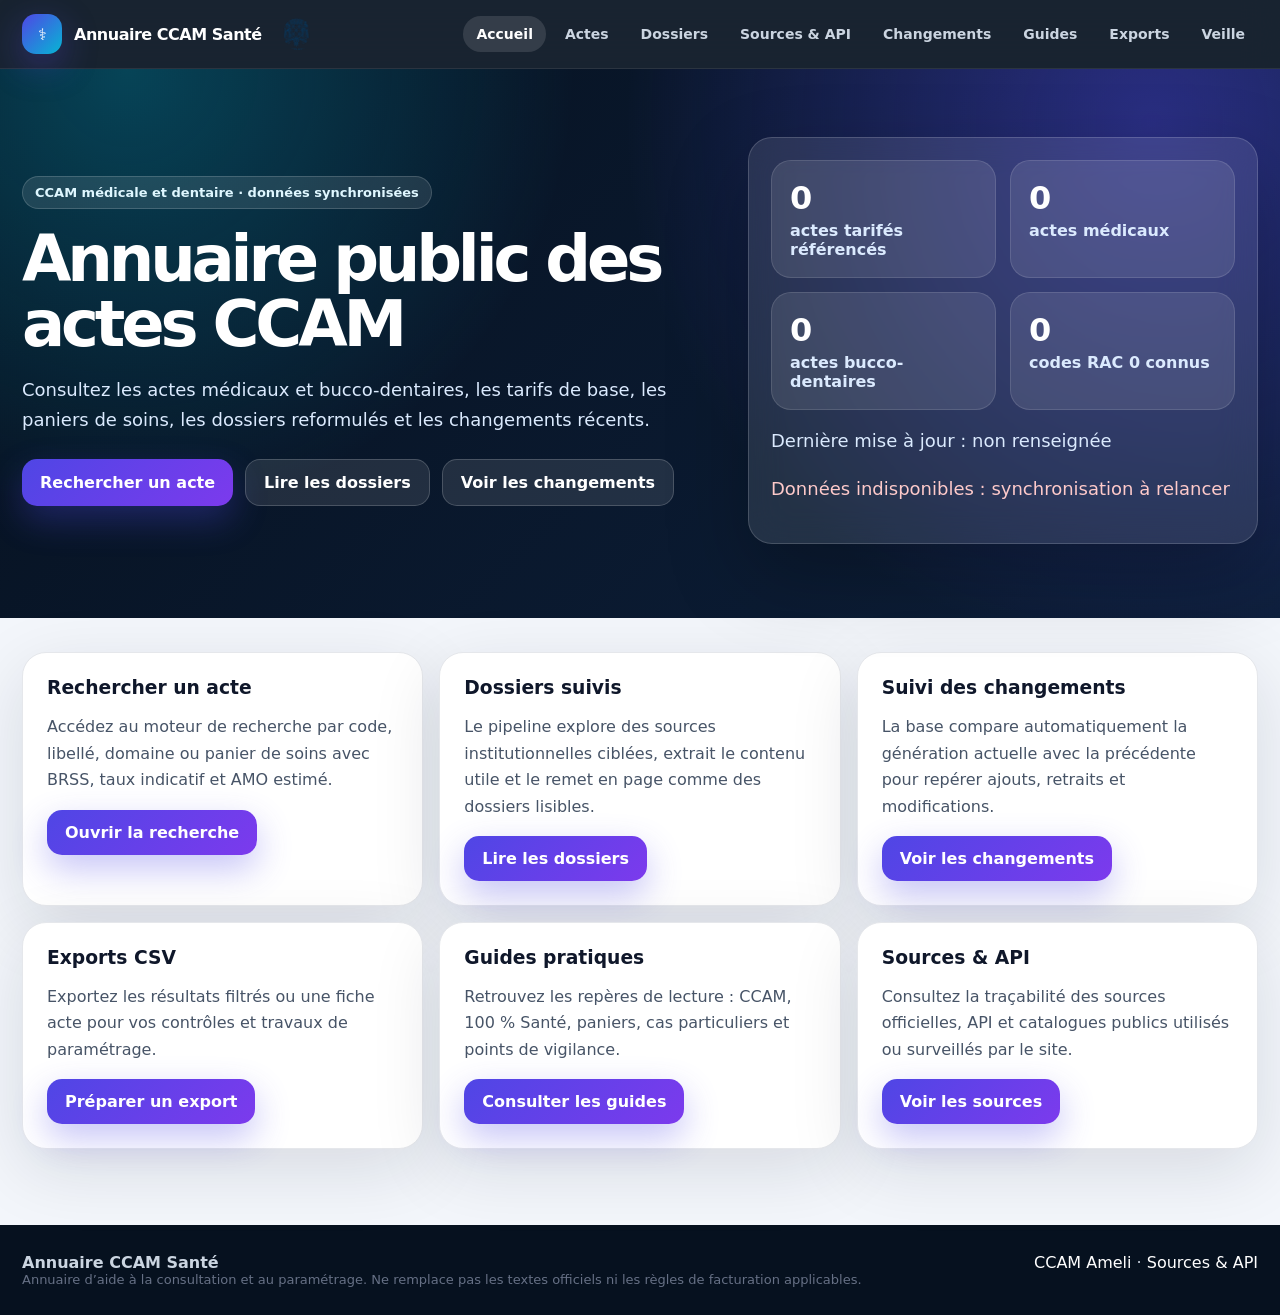
==== commit f8255cee: "Unify homepage navigation and asset references" ====
--- a/index.html
+++ b/index.html
@@ -1,2 +1,2 @@
-<!doctype html><html lang="fr"><head><meta charset="utf-8"><meta name="viewport" content="width=device-width,initial-scale=1"><title>Annuaire CCAM Santé — Accueil</title><link rel="stylesheet" href="style.css"></head><body data-page="index"><nav class="nav"><div class="navin"><a class="brand" href="index.html"><span class="logo">⚕</span><span>Annuaire CCAM Santé</span></a><button class="menu" aria-label="menu">☰</button><div class="links"><a data-page="index" href="index.html">Accueil</a><a data-page="actes" href="actes.html">Actes</a><a data-page="dossiers" href="dossiers.html">Dossiers</a><a data-page="changements" href="changements.html">Changements</a><a data-page="guides" href="guides.html">Guides</a><a data-page="exports" href="exports.html">Exports</a></div></div></nav>
-<header class="hero"><div class="heroin"><div><span class="eyebrow">CCAM médicale et dentaire · données synchronisées</span><h1>Annuaire public des actes CCAM</h1><p>Consultez les actes médicaux et bucco-dentaires, les tarifs de base, les paniers de soins, les dossiers Ameli reformulés et les changements récents.</p><div class="actions"><a class="btn primary" href="actes.html">Rechercher un acte</a><a class="btn ghost" href="dossiers.html">Lire les dossiers</a><a class="btn ghost" href="changements.html">Voir les changements</a></div></div><aside class="glass"><div class="stats"><div class="stat"><b id="total">—</b><span>actes tarifés référencés</span></div><div class="stat"><b id="medical">—</b><span>actes médicaux</span></div><div class="stat"><b id="dental">—</b><span>actes bucco-dentaires</span></div><div class="stat"><b id="rac0">—</b><span>codes RAC 0 connus</span></div></div><p class="small" style="color:#dbeafe;margin-top:16px">Dernière mise à jour : <span id="generated">—</span></p><p class="small" id="dataStatus" style="color:#dbeafe;margin-top:8px">Chargement des données…</p></aside></div></header><main class="page"><div class="grid3"><section class="card info"><h3>Rechercher un acte</h3><p>Accédez au moteur de recherche par code, libellé, domaine ou panier de soins avec BRSS, taux indicatif et AMO estimé.</p><a class="btn primary" href="actes.html">Ouvrir la recherche</a></section><section class="card info"><h3>Dossiers Ameli reformulés</h3><p>Le robot de synchronisation explore des pages Ameli ciblées, extrait le contenu utile et le remet en page comme des articles de blog.</p><a class="btn primary" href="dossiers.html">Lire les dossiers</a></section><section class="card info"><h3>Suivi des changements</h3><p>La base compare automatiquement la génération actuelle avec la précédente pour repérer ajouts, retraits et modifications.</p><a class="btn primary" href="changements.html">Voir les changements</a></section></div><div class="grid3" style="margin-top:16px"><section class="card info"><h3>Exports CSV</h3><p>Exportez les résultats filtrés ou une fiche acte pour vos contrôles et travaux de paramétrage.</p><a class="btn primary" href="exports.html">Préparer un export</a></section><section class="card info"><h3>Guides pratiques</h3><p>Retrouvez les repères de lecture : CCAM, 100 % Santé, paniers, cas particuliers et points de vigilance.</p><a class="btn primary" href="guides.html">Consulter les guides</a></section><section class="card info"><h3>Synchronisation autonome</h3><p>La mise à jour tourne automatiquement via GitHub Actions : CCAM officielle, pages Ameli suivies, PDF liés et statut de diagnostic.</p><a class="btn primary" href="actualites.html">Voir la veille</a></section></div></main><footer class="footer"><div class="footin"><div><b>Annuaire CCAM Santé</b><div class="small">Annuaire d’aide à la consultation et au paramétrage. Ne remplace pas les textes officiels ni les règles de facturation applicables.</div></div><div><a href="https://www.ameli.fr/accueil-de-la-ccam/" target="_blank" rel="noopener">CCAM Ameli</a> · <a href="dossiers.html">Dossiers</a></div></div></footer><script src="data/app-data.js?v=20260426-articles"></script><script src="js/common.js?v=20260426-articles"></script><script src="js/home.js?v=20260426-articles"></script></body></html>
+<!doctype html><html lang="fr"><head><meta charset="utf-8"><meta name="viewport" content="width=device-width,initial-scale=1"><title>Annuaire CCAM Santé — Accueil</title><link rel="stylesheet" href="style.css"></head><body data-page="index"><nav class="nav"><div class="navin"><a class="brand" href="index.html"><span class="logo">⚕</span><span>Annuaire CCAM Santé</span></a><button class="menu" aria-label="menu">☰</button><div class="links"><a data-page="index" href="index.html">Accueil</a><a data-page="actes" href="actes.html">Actes</a><a data-page="dossiers" href="dossiers.html">Dossiers</a><a data-page="sources" href="sources.html">Sources &amp; API</a><a data-page="changements" href="changements.html">Changements</a><a data-page="guides" href="guides.html">Guides</a><a data-page="exports" href="exports.html">Exports</a><a data-page="actualites" href="actualites.html">Veille</a></div></div></nav>
+<header class="hero"><div class="heroin"><div><span class="eyebrow">CCAM médicale et dentaire · données synchronisées</span><h1>Annuaire public des actes CCAM</h1><p>Consultez les actes médicaux et bucco-dentaires, les tarifs de base, les paniers de soins, les dossiers reformulés et les changements récents.</p><div class="actions"><a class="btn primary" href="actes.html">Rechercher un acte</a><a class="btn ghost" href="dossiers.html">Lire les dossiers</a><a class="btn ghost" href="changements.html">Voir les changements</a></div></div><aside class="glass"><div class="stats"><div class="stat"><b id="total">—</b><span>actes tarifés référencés</span></div><div class="stat"><b id="medical">—</b><span>actes médicaux</span></div><div class="stat"><b id="dental">—</b><span>actes bucco-dentaires</span></div><div class="stat"><b id="rac0">—</b><span>codes RAC 0 connus</span></div></div><p class="small" style="color:#dbeafe;margin-top:16px">Dernière mise à jour : <span id="generated">—</span></p><p class="small" id="dataStatus" style="color:#dbeafe;margin-top:8px">Chargement des données…</p></aside></div></header><main class="page"><div class="grid3"><section class="card info"><h3>Rechercher un acte</h3><p>Accédez au moteur de recherche par code, libellé, domaine ou panier de soins avec BRSS, taux indicatif et AMO estimé.</p><a class="btn primary" href="actes.html">Ouvrir la recherche</a></section><section class="card info"><h3>Dossiers suivis</h3><p>Le pipeline explore des sources institutionnelles ciblées, extrait le contenu utile et le remet en page comme des dossiers lisibles.</p><a class="btn primary" href="dossiers.html">Lire les dossiers</a></section><section class="card info"><h3>Suivi des changements</h3><p>La base compare automatiquement la génération actuelle avec la précédente pour repérer ajouts, retraits et modifications.</p><a class="btn primary" href="changements.html">Voir les changements</a></section></div><div class="grid3" style="margin-top:16px"><section class="card info"><h3>Exports CSV</h3><p>Exportez les résultats filtrés ou une fiche acte pour vos contrôles et travaux de paramétrage.</p><a class="btn primary" href="exports.html">Préparer un export</a></section><section class="card info"><h3>Guides pratiques</h3><p>Retrouvez les repères de lecture : CCAM, 100 % Santé, paniers, cas particuliers et points de vigilance.</p><a class="btn primary" href="guides.html">Consulter les guides</a></section><section class="card info"><h3>Sources & API</h3><p>Consultez la traçabilité des sources officielles, API et catalogues publics utilisés ou surveillés par le site.</p><a class="btn primary" href="sources.html">Voir les sources</a></section></div></main><footer class="footer"><div class="footin"><div><b>Annuaire CCAM Santé</b><div class="small">Annuaire d’aide à la consultation et au paramétrage. Ne remplace pas les textes officiels ni les règles de facturation applicables.</div></div><div><a href="https://www.ameli.fr/accueil-de-la-ccam/" target="_blank" rel="noopener">CCAM Ameli</a> · <a href="sources.html">Sources &amp; API</a></div></div></footer><script src="data/app-data.js"></script><script src="js/common.js"></script><script src="js/home.js"></script></body></html>
--- a/style.css
+++ b/style.css
@@ -1 +1 @@
-:root{--bg:#06111f;--bg2:#0d1f3a;--surface:#fff;--surface2:#f8fafc;--text:#0f172a;--muted:#667085;--line:#e5e7eb;--primary:#4f46e5;--cyan:#06b6d4;--green:#039855;--amber:#f79009;--red:#d92d20;--shadow:0 20px 70px rgba(15,23,42,.12);--radius:24px}*{box-sizing:border-box}body{margin:0;font-family:Inter,system-ui,-apple-system,Segoe UI,Roboto,Arial,sans-serif;color:var(--text);background:#f3f6fb}a{text-decoration:none;color:inherit}.nav{position:sticky;top:0;z-index:100;background:rgba(6,17,31,.92);backdrop-filter:blur(16px);border-bottom:1px solid rgba(255,255,255,.08)}.navin{max-width:1280px;margin:auto;padding:14px 22px;display:flex;justify-content:space-between;align-items:center;gap:18px}.brand{display:flex;align-items:center;gap:12px;color:#fff;font-weight:900;letter-spacing:-.03em}.logo{width:40px;height:40px;border-radius:14px;background:linear-gradient(135deg,var(--primary),var(--cyan));display:grid;place-items:center;box-shadow:0 12px 35px rgba(79,70,229,.35)}.links{display:flex;gap:6px}.links a{color:#cbd5e1;padding:10px 13px;border-radius:999px;font-size:14px;font-weight:750}.links a.active,.links a:hover{background:rgba(255,255,255,.12);color:#fff}.menu{display:none;background:transparent;border:0;color:#fff;font-size:26px}.hero{background:radial-gradient(circle at 10% 0%,rgba(6,182,212,.30),transparent 35%),radial-gradient(circle at 90% 10%,rgba(79,70,229,.45),transparent 42%),linear-gradient(135deg,var(--bg),var(--bg2));color:white}.heroin{max-width:1280px;margin:auto;padding:68px 22px 74px;display:grid;grid-template-columns:1.15fr .85fr;gap:36px;align-items:center}.eyebrow{display:inline-flex;padding:8px 12px;border-radius:999px;background:rgba(255,255,255,.10);border:1px solid rgba(255,255,255,.16);color:#dff7ff;font-size:13px;font-weight:800}.hero h1{font-size:clamp(38px,5vw,68px);line-height:1.02;letter-spacing:-.065em;margin:18px 0}.hero p{font-size:18px;line-height:1.65;color:#dbeafe;max-width:820px}.actions{display:flex;flex-wrap:wrap;gap:12px;margin-top:24px}.btn{display:inline-flex;align-items:center;justify-content:center;border:0;border-radius:15px;padding:13px 18px;font-weight:900;cursor:pointer;transition:.18s}.btn.primary{background:linear-gradient(135deg,var(--primary),#7c3aed);color:#fff;box-shadow:0 14px 35px rgba(79,70,229,.32)}.btn.ghost{background:rgba(255,255,255,.10);border:1px solid rgba(255,255,255,.18);color:#fff}.btn:hover{transform:translateY(-1px)}.glass{background:rgba(255,255,255,.10);border:1px solid rgba(255,255,255,.16);border-radius:var(--radius);padding:22px;box-shadow:0 30px 80px rgba(0,0,0,.25);backdrop-filter:blur(18px)}.stats{display:grid;grid-template-columns:repeat(2,1fr);gap:14px}.stat{padding:18px;border-radius:20px;background:rgba(255,255,255,.10);border:1px solid rgba(255,255,255,.12)}.stat b{display:block;font-size:32px;letter-spacing:-.04em}.stat span{display:block;color:#dbeafe;font-weight:700;margin-top:4px}.page{max-width:1280px;margin:auto;padding:34px 22px 76px}.section-head{display:flex;justify-content:space-between;align-items:end;gap:20px;margin-bottom:20px}.section-head h1,.section-head h2{margin:0;font-size:clamp(30px,4vw,48px);letter-spacing:-.05em}.section-head p{margin:8px 0 0;color:var(--muted);line-height:1.6}.card{background:white;border:1px solid var(--line);border-radius:var(--radius);box-shadow:var(--shadow)}.grid3{display:grid;grid-template-columns:repeat(3,1fr);gap:16px}.info{padding:24px}.info h3{margin:0 0 10px}.info p,.info li{color:#475467;line-height:1.65}.toolbar{padding:18px;display:grid;grid-template-columns:1.4fr repeat(4,minmax(140px,.5fr));gap:12px;align-items:end}.field label{display:block;margin:0 0 7px;color:#475467;font-size:12px;font-weight:900;letter-spacing:.06em;text-transform:uppercase}.input,.select{width:100%;border:1px solid #d0d5dd;border-radius:14px;background:white;padding:13px 14px;font-size:15px;outline:none}.input:focus,.select:focus{border-color:var(--primary);box-shadow:0 0 0 4px rgba(79,70,229,.12)}.results{display:flex;justify-content:space-between;gap:10px;align-items:center;padding:0 18px 16px;color:#475467;font-weight:700}.pill{display:inline-flex;align-items:center;border-radius:999px;padding:6px 10px;font-size:12px;font-weight:900}.p-rac{background:#dcfce7;color:#166534}.p-mod{background:#fff7ed;color:#9a3412}.p-free{background:#eff6ff;color:#1d4ed8}.p-out{background:#f2f4f7;color:#344054}.p-med{background:#e0f2fe;color:#155e75}.p-dent{background:#fce7f3;color:#9d174d}.sourcepill{font-size:12px;background:#e0f2fe;color:#155e75;padding:8px 10px;border-radius:999px;font-weight:900}.tablewrap{overflow:auto;border-top:1px solid var(--line)}table{width:100%;border-collapse:separate;border-spacing:0}th,td{padding:15px 16px;text-align:left;border-bottom:1px solid var(--line);vertical-align:top}th{position:sticky;top:0;z-index:1;background:#f8fafc;color:#475467;font-size:12px;text-transform:uppercase;letter-spacing:.06em}td{font-size:14px}.code{font-family:ui-monospace,SFMono-Regular,Menlo,monospace;font-weight:950;color:#3730a3}.money{font-weight:900}.pagination{display:flex;gap:10px;justify-content:center;align-items:center;padding:18px}.pagination button{border:1px solid var(--line);background:white;border-radius:12px;padding:10px 14px;font-weight:900;cursor:pointer}.pagination button:disabled{opacity:.45}.detailgrid{display:grid;grid-template-columns:minmax(0,1fr) 360px;gap:22px}.params th{width:38%;text-transform:none;letter-spacing:0;font-size:14px;color:#344054}.params th,.params td{border:1px solid var(--line);padding:14px}.side{display:grid;gap:14px}.mini{padding:18px}.mini h3{margin:0 0 8px;font-size:15px;color:#475467}.mini .big{font-size:34px;font-weight:950;letter-spacing:-.05em}.note{background:#fffbeb;border:1px solid #fedf89;color:#7a2e0e;border-radius:18px;padding:15px;line-height:1.55}.ok{background:#ecfdf3;border-color:#abefc6;color:#067647}.news{display:grid;gap:14px}.newsitem{padding:18px}.small{font-size:13px;color:#667085}.exportbox{display:flex;gap:10px;flex-wrap:wrap}.footer{background:#06111f;color:#cbd5e1;padding:28px 22px}.footin{max-width:1280px;margin:auto;display:flex;justify-content:space-between;gap:18px;flex-wrap:wrap}.footer a{color:white}.kbd{font-family:ui-monospace,monospace;background:#111827;color:#fff;border-radius:8px;padding:2px 6px;font-size:.9em}@media(max-width:1000px){.heroin{grid-template-columns:1fr}.toolbar{grid-template-columns:1fr 1fr}.detailgrid,.grid3{grid-template-columns:1fr}.links{display:none;position:absolute;left:12px;right:12px;top:68px;background:#0d1f3a;border:1px solid rgba(255,255,255,.12);border-radius:18px;padding:10px;flex-direction:column}.links.open{display:flex}.menu{display:block}th,td{min-width:140px}}@media(max-width:620px){.stats,.toolbar{grid-template-columns:1fr}.actions{flex-direction:column}.btn{width:100%}.section-head{display:block}.results{display:block}.params th,.params td{display:block;width:100%}.params th{border-bottom:0}.params td{border-top:0}.hero h1{font-size:38px}}
+:root{--bg:#06111f;--bg2:#0d1f3a;--surface:#fff;--surface2:#f8fafc;--text:#0f172a;--muted:#667085;--line:#e5e7eb;--primary:#4f46e5;--cyan:#06b6d4;--green:#039855;--amber:#f79009;--red:#d92d20;--shadow:0 20px 70px rgba(15,23,42,.12);--radius:24px}*{box-sizing:border-box}body{margin:0;font-family:Inter,system-ui,-apple-system,Segoe UI,Roboto,Arial,sans-serif;color:var(--text);background:#f3f6fb}a{text-decoration:none;color:inherit}.nav{position:sticky;top:0;z-index:100;background:rgba(6,17,31,.92);backdrop-filter:blur(16px);border-bottom:1px solid rgba(255,255,255,.08)}.navin{max-width:1280px;margin:auto;padding:14px 22px;display:flex;justify-content:space-between;align-items:center;gap:18px}.brand{display:flex;align-items:center;gap:12px;color:#fff;font-weight:900;letter-spacing:-.03em}.logo{width:40px;height:40px;border-radius:14px;background:linear-gradient(135deg,var(--primary),var(--cyan));display:grid;place-items:center;box-shadow:0 12px 35px rgba(79,70,229,.35)}.links{display:flex;gap:6px}.links a{color:#cbd5e1;padding:10px 13px;border-radius:999px;font-size:14px;font-weight:750}.links a.active,.links a:hover{background:rgba(255,255,255,.12);color:#fff}.menu{display:none;background:transparent;border:0;color:#fff;font-size:26px}.hero{background:radial-gradient(circle at 10% 0%,rgba(6,182,212,.30),transparent 35%),radial-gradient(circle at 90% 10%,rgba(79,70,229,.45),transparent 42%),linear-gradient(135deg,var(--bg),var(--bg2));color:white}.heroin{max-width:1280px;margin:auto;padding:68px 22px 74px;display:grid;grid-template-columns:1.15fr .85fr;gap:36px;align-items:center}.eyebrow{display:inline-flex;padding:8px 12px;border-radius:999px;background:rgba(255,255,255,.10);border:1px solid rgba(255,255,255,.16);color:#dff7ff;font-size:13px;font-weight:800}.hero h1{font-size:clamp(38px,5vw,68px);line-height:1.02;letter-spacing:-.065em;margin:18px 0}.hero p{font-size:18px;line-height:1.65;color:#dbeafe;max-width:820px}.actions{display:flex;flex-wrap:wrap;gap:12px;margin-top:24px}.btn{display:inline-flex;align-items:center;justify-content:center;border:0;border-radius:15px;padding:13px 18px;font-weight:900;cursor:pointer;transition:.18s}.btn.primary{background:linear-gradient(135deg,var(--primary),#7c3aed);color:#fff;box-shadow:0 14px 35px rgba(79,70,229,.32)}.btn.ghost{background:rgba(255,255,255,.10);border:1px solid rgba(255,255,255,.18);color:#fff}.btn:hover{transform:translateY(-1px)}.glass{background:rgba(255,255,255,.10);border:1px solid rgba(255,255,255,.16);border-radius:var(--radius);padding:22px;box-shadow:0 30px 80px rgba(0,0,0,.25);backdrop-filter:blur(18px)}.stats{display:grid;grid-template-columns:repeat(2,1fr);gap:14px}.stat{padding:18px;border-radius:20px;background:rgba(255,255,255,.10);border:1px solid rgba(255,255,255,.12)}.stat b{display:block;font-size:32px;letter-spacing:-.04em}.stat span{display:block;color:#dbeafe;font-weight:700;margin-top:4px}.page{max-width:1280px;margin:auto;padding:34px 22px 76px}.section-head{display:flex;justify-content:space-between;align-items:end;gap:20px;margin-bottom:20px}.section-head h1,.section-head h2{margin:0;font-size:clamp(30px,4vw,48px);letter-spacing:-.05em}.section-head p{margin:8px 0 0;color:var(--muted);line-height:1.6}.card{background:white;border:1px solid var(--line);border-radius:var(--radius);box-shadow:var(--shadow)}.grid3{display:grid;grid-template-columns:repeat(3,1fr);gap:16px}.info{padding:24px}.info h3{margin:0 0 10px}.info p,.info li{color:#475467;line-height:1.65}.toolbar{padding:18px;display:grid;grid-template-columns:1.4fr repeat(4,minmax(140px,.5fr));gap:12px;align-items:end}.field label{display:block;margin:0 0 7px;color:#475467;font-size:12px;font-weight:900;letter-spacing:.06em;text-transform:uppercase}.input,.select{width:100%;border:1px solid #d0d5dd;border-radius:14px;background:white;padding:13px 14px;font-size:15px;outline:none}.input:focus,.select:focus{border-color:var(--primary);box-shadow:0 0 0 4px rgba(79,70,229,.12)}.results{display:flex;justify-content:space-between;gap:10px;align-items:center;padding:0 18px 16px;color:#475467;font-weight:700}.pill{display:inline-flex;align-items:center;border-radius:999px;padding:6px 10px;font-size:12px;font-weight:900}.p-rac{background:#dcfce7;color:#166534}.p-mod{background:#fff7ed;color:#9a3412}.p-free{background:#eff6ff;color:#1d4ed8}.p-out{background:#f2f4f7;color:#344054}.p-med{background:#e0f2fe;color:#155e75}.p-dent{background:#fce7f3;color:#9d174d}.sourcepill{font-size:12px;background:#e0f2fe;color:#155e75;padding:8px 10px;border-radius:999px;font-weight:900}.tablewrap{overflow:auto;border-top:1px solid var(--line)}table{width:100%;border-collapse:separate;border-spacing:0}th,td{padding:15px 16px;text-align:left;border-bottom:1px solid var(--line);vertical-align:top}th{position:sticky;top:0;z-index:1;background:#f8fafc;color:#475467;font-size:12px;text-transform:uppercase;letter-spacing:.06em}td{font-size:14px}.code{font-family:ui-monospace,SFMono-Regular,Menlo,monospace;font-weight:950;color:#3730a3}.money{font-weight:900}.pagination{display:flex;gap:10px;justify-content:center;align-items:center;padding:18px}.pagination button{border:1px solid var(--line);background:white;border-radius:12px;padding:10px 14px;font-weight:900;cursor:pointer}.pagination button:disabled{opacity:.45}.detailgrid{display:grid;grid-template-columns:minmax(0,1fr) 360px;gap:22px}.params th{width:38%;text-transform:none;letter-spacing:0;font-size:14px;color:#344054}.params th,.params td{border:1px solid var(--line);padding:14px}.side{display:grid;gap:14px}.mini{padding:18px}.mini h3{margin:0 0 8px;font-size:15px;color:#475467}.mini .big{font-size:34px;font-weight:950;letter-spacing:-.05em}.note{background:#fffbeb;border:1px solid #fedf89;color:#7a2e0e;border-radius:18px;padding:15px;line-height:1.55}.ok{background:#ecfdf3;border-color:#abefc6;color:#067647}.news{display:grid;gap:14px}.newsitem{padding:18px}.newsitem h3{margin:12px 0 8px;line-height:1.25}.newsitem p{line-height:1.62;color:#475467}.live-card{position:relative;overflow:hidden;transition:transform .18s ease,box-shadow .18s ease,border-color .18s ease}.live-card:before{content:"";position:absolute;inset:0 auto 0 0;width:5px;background:linear-gradient(180deg,var(--cyan),var(--primary));opacity:.9}.live-card:hover{transform:translateY(-2px);border-color:#c7d2fe;box-shadow:0 24px 80px rgba(79,70,229,.16)}.newsmeta{display:flex;flex-wrap:wrap;gap:8px;align-items:center}.small{font-size:13px;color:#667085}.exportbox{display:flex;gap:10px;flex-wrap:wrap}.footer{background:#06111f;color:#cbd5e1;padding:28px 22px}.footin{max-width:1280px;margin:auto;display:flex;justify-content:space-between;gap:18px;flex-wrap:wrap}.footer a{color:white}.kbd{font-family:ui-monospace,monospace;background:#111827;color:#fff;border-radius:8px;padding:2px 6px;font-size:.9em}@media(max-width:1000px){.heroin{grid-template-columns:1fr}.toolbar{grid-template-columns:1fr 1fr}.detailgrid,.grid3{grid-template-columns:1fr}.links{display:none;position:absolute;left:12px;right:12px;top:68px;background:#0d1f3a;border:1px solid rgba(255,255,255,.12);border-radius:18px;padding:10px;flex-direction:column}.links.open{display:flex}.menu{display:block}th,td{min-width:140px}}@media(max-width:620px){.stats,.toolbar{grid-template-columns:1fr}.actions{flex-direction:column}.btn{width:100%}.section-head{display:block}.results{display:block}.params th,.params td{display:block;width:100%}.params th{border-bottom:0}.params td{border-top:0}.hero h1{font-size:38px}}
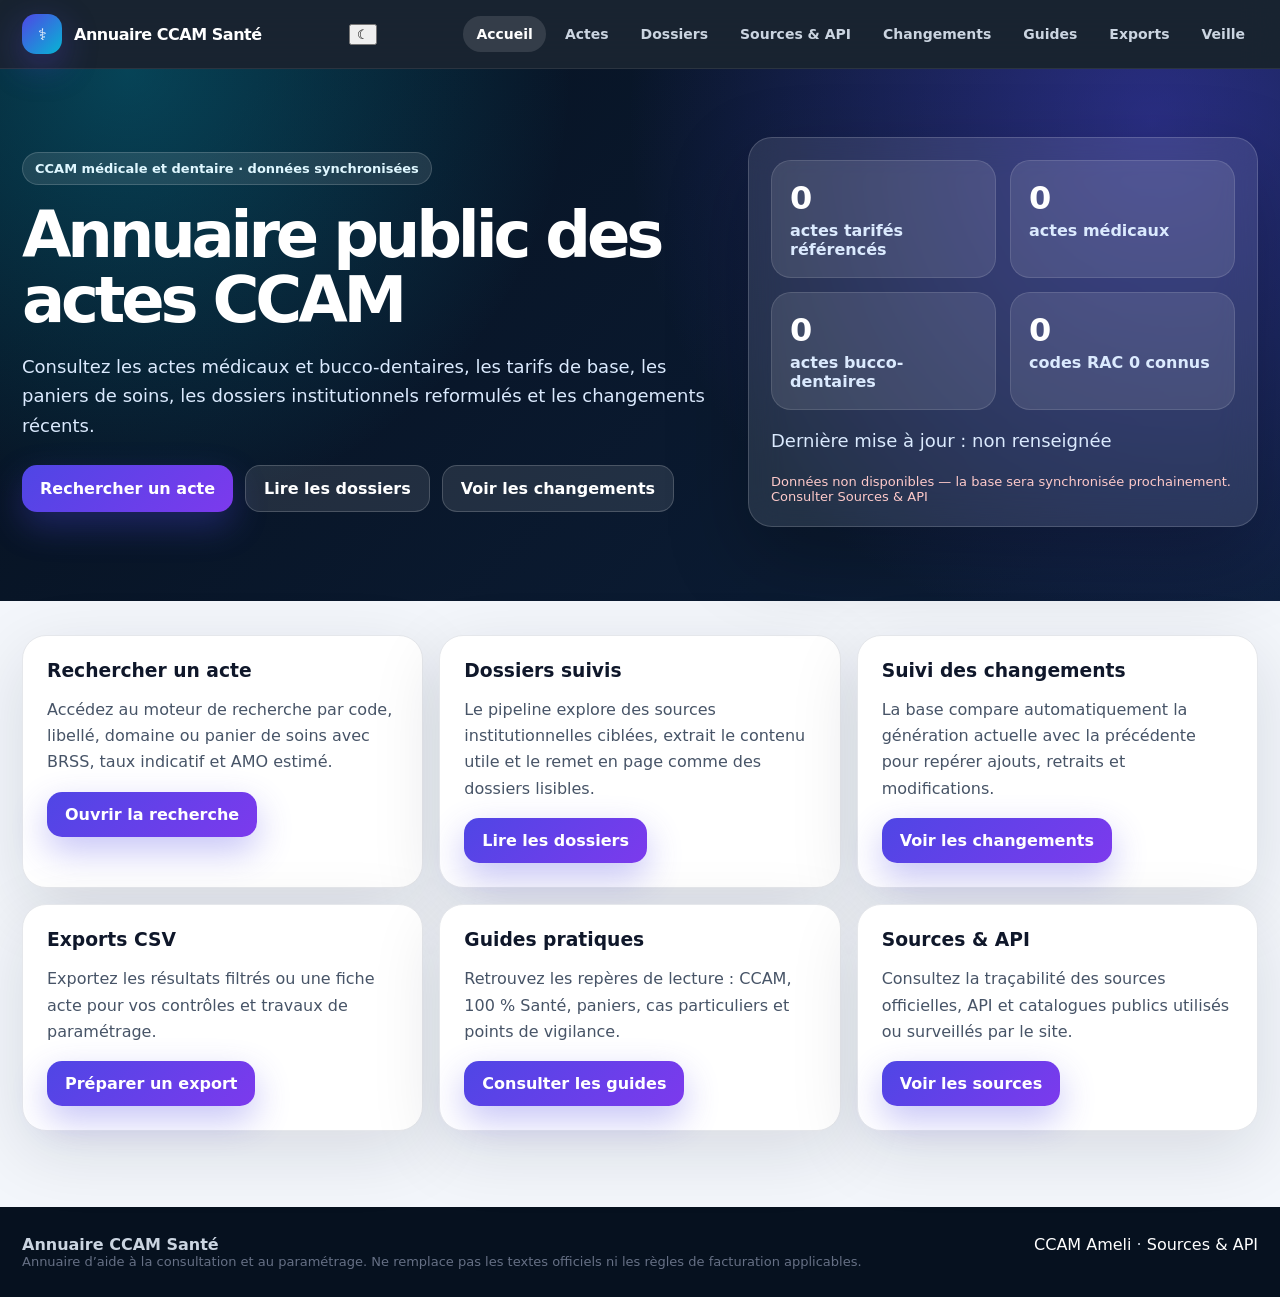
==== commit 54797d97: "Update home page with centralized nav, theme, and loading states" ====
--- a/index.html
+++ b/index.html
@@ -1,2 +1,164 @@
-<!doctype html><html lang="fr"><head><meta charset="utf-8"><meta name="viewport" content="width=device-width,initial-scale=1"><title>Annuaire CCAM Santé — Accueil</title><link rel="stylesheet" href="style.css"></head><body data-page="index"><nav class="nav"><div class="navin"><a class="brand" href="index.html"><span class="logo">⚕</span><span>Annuaire CCAM Santé</span></a><button class="menu" aria-label="menu">☰</button><div class="links"><a data-page="index" href="index.html">Accueil</a><a data-page="actes" href="actes.html">Actes</a><a data-page="dossiers" href="dossiers.html">Dossiers</a><a data-page="sources" href="sources.html">Sources &amp; API</a><a data-page="changements" href="changements.html">Changements</a><a data-page="guides" href="guides.html">Guides</a><a data-page="exports" href="exports.html">Exports</a><a data-page="actualites" href="actualites.html">Veille</a></div></div></nav>
-<header class="hero"><div class="heroin"><div><span class="eyebrow">CCAM médicale et dentaire · données synchronisées</span><h1>Annuaire public des actes CCAM</h1><p>Consultez les actes médicaux et bucco-dentaires, les tarifs de base, les paniers de soins, les dossiers reformulés et les changements récents.</p><div class="actions"><a class="btn primary" href="actes.html">Rechercher un acte</a><a class="btn ghost" href="dossiers.html">Lire les dossiers</a><a class="btn ghost" href="changements.html">Voir les changements</a></div></div><aside class="glass"><div class="stats"><div class="stat"><b id="total">—</b><span>actes tarifés référencés</span></div><div class="stat"><b id="medical">—</b><span>actes médicaux</span></div><div class="stat"><b id="dental">—</b><span>actes bucco-dentaires</span></div><div class="stat"><b id="rac0">—</b><span>codes RAC 0 connus</span></div></div><p class="small" style="color:#dbeafe;margin-top:16px">Dernière mise à jour : <span id="generated">—</span></p><p class="small" id="dataStatus" style="color:#dbeafe;margin-top:8px">Chargement des données…</p></aside></div></header><main class="page"><div class="grid3"><section class="card info"><h3>Rechercher un acte</h3><p>Accédez au moteur de recherche par code, libellé, domaine ou panier de soins avec BRSS, taux indicatif et AMO estimé.</p><a class="btn primary" href="actes.html">Ouvrir la recherche</a></section><section class="card info"><h3>Dossiers suivis</h3><p>Le pipeline explore des sources institutionnelles ciblées, extrait le contenu utile et le remet en page comme des dossiers lisibles.</p><a class="btn primary" href="dossiers.html">Lire les dossiers</a></section><section class="card info"><h3>Suivi des changements</h3><p>La base compare automatiquement la génération actuelle avec la précédente pour repérer ajouts, retraits et modifications.</p><a class="btn primary" href="changements.html">Voir les changements</a></section></div><div class="grid3" style="margin-top:16px"><section class="card info"><h3>Exports CSV</h3><p>Exportez les résultats filtrés ou une fiche acte pour vos contrôles et travaux de paramétrage.</p><a class="btn primary" href="exports.html">Préparer un export</a></section><section class="card info"><h3>Guides pratiques</h3><p>Retrouvez les repères de lecture : CCAM, 100 % Santé, paniers, cas particuliers et points de vigilance.</p><a class="btn primary" href="guides.html">Consulter les guides</a></section><section class="card info"><h3>Sources & API</h3><p>Consultez la traçabilité des sources officielles, API et catalogues publics utilisés ou surveillés par le site.</p><a class="btn primary" href="sources.html">Voir les sources</a></section></div></main><footer class="footer"><div class="footin"><div><b>Annuaire CCAM Santé</b><div class="small">Annuaire d’aide à la consultation et au paramétrage. Ne remplace pas les textes officiels ni les règles de facturation applicables.</div></div><div><a href="https://www.ameli.fr/accueil-de-la-ccam/" target="_blank" rel="noopener">CCAM Ameli</a> · <a href="sources.html">Sources &amp; API</a></div></div></footer><script src="data/app-data.js"></script><script src="js/common.js"></script><script src="js/home.js"></script></body></html>+<!doctype html>
+<html lang="fr">
+<head>
+  <meta charset="utf-8">
+  <meta name="viewport" content="width=device-width,initial-scale=1">
+  <meta name="description" content="Accueil de l’Annuaire CCAM Santé : actes médicaux et bucco-dentaires, BRSS, paniers 100 % Santé, changements, exports et sources institutionnelles.">
+  <title>Accueil — Annuaire CCAM Santé</title>
+  <link rel="stylesheet" href="style.css">
+  <script src="theme.js" defer></script>
+  <script src="nav.js" defer></script>
+</head>
+<body data-page="index">
+  <div data-nav-root></div>
+
+  <header class="hero">
+    <div class="heroin">
+      <div>
+        <span class="eyebrow">CCAM médicale et dentaire · données synchronisées</span>
+        <h1>Annuaire public des actes CCAM</h1>
+        <p>Consultez les actes médicaux et bucco-dentaires, les tarifs de base, les paniers de soins, les dossiers institutionnels reformulés et les changements récents.</p>
+        <div class="actions">
+          <a class="btn primary" href="actes.html">Rechercher un acte</a>
+          <a class="btn ghost" href="dossiers.html">Lire les dossiers</a>
+          <a class="btn ghost" href="changements.html">Voir les changements</a>
+        </div>
+      </div>
+
+      <aside class="glass">
+        <div class="stats">
+          <div class="stat"><b id="total">—</b><span>actes tarifés référencés</span></div>
+          <div class="stat"><b id="medical">—</b><span>actes médicaux</span></div>
+          <div class="stat"><b id="dental">—</b><span>actes bucco-dentaires</span></div>
+          <div class="stat"><b id="rac0">—</b><span>codes RAC 0 connus</span></div>
+        </div>
+        <p class="small" style="color:#dbeafe;margin-top:16px">Dernière mise à jour : <span id="generated">—</span></p>
+        <div id="homeStatus" class="small" style="color:#dbeafe;margin-top:8px">
+          <span class="inline-status"><span class="spinner-inline" aria-hidden="true"></span>Chargement des données…</span>
+        </div>
+      </aside>
+    </div>
+  </header>
+
+  <main class="page">
+    <div class="grid3">
+      <section class="card info">
+        <h3>Rechercher un acte</h3>
+        <p>Accédez au moteur de recherche par code, libellé, domaine ou panier de soins avec BRSS, taux indicatif et AMO estimé.</p>
+        <a class="btn primary" href="actes.html">Ouvrir la recherche</a>
+      </section>
+
+      <section class="card info">
+        <h3>Dossiers suivis</h3>
+        <p>Le pipeline explore des sources institutionnelles ciblées, extrait le contenu utile et le remet en page comme des dossiers lisibles.</p>
+        <a class="btn primary" href="dossiers.html">Lire les dossiers</a>
+      </section>
+
+      <section class="card info">
+        <h3>Suivi des changements</h3>
+        <p>La base compare automatiquement la génération actuelle avec la précédente pour repérer ajouts, retraits et modifications.</p>
+        <a class="btn primary" href="changements.html">Voir les changements</a>
+      </section>
+    </div>
+
+    <div class="grid3" style="margin-top:16px">
+      <section class="card info">
+        <h3>Exports CSV</h3>
+        <p>Exportez les résultats filtrés ou une fiche acte pour vos contrôles et travaux de paramétrage.</p>
+        <a class="btn primary" href="exports.html">Préparer un export</a>
+      </section>
+
+      <section class="card info">
+        <h3>Guides pratiques</h3>
+        <p>Retrouvez les repères de lecture : CCAM, 100 % Santé, paniers, cas particuliers et points de vigilance.</p>
+        <a class="btn primary" href="guides.html">Consulter les guides</a>
+      </section>
+
+      <section class="card info">
+        <h3>Sources & API</h3>
+        <p>Consultez la traçabilité des sources officielles, API et catalogues publics utilisés ou surveillés par le site.</p>
+        <a class="btn primary" href="sources.html">Voir les sources</a>
+      </section>
+    </div>
+  </main>
+
+  <footer class="footer">
+    <div class="footin">
+      <div>
+        <b>Annuaire CCAM Santé</b>
+        <div class="small">Annuaire d’aide à la consultation et au paramétrage. Ne remplace pas les textes officiels ni les règles de facturation applicables.</div>
+      </div>
+      <div><a href="https://www.ameli.fr/accueil-de-la-ccam/" target="_blank" rel="noopener noreferrer">CCAM Ameli</a> · <a href="sources.html">Sources &amp; API</a></div>
+    </div>
+  </footer>
+
+  <script src="data/app-data.js"></script>
+  <script>
+    function homeFormatInt(value) {
+      return Number(value || 0).toLocaleString('fr-FR');
+    }
+
+    function homeFormatDate(value) {
+      if (!value) return 'non renseignée';
+      const date = new Date(value);
+      return Number.isNaN(date.getTime())
+        ? String(value)
+        : date.toLocaleString('fr-FR', { dateStyle: 'short', timeStyle: 'short' });
+    }
+
+    async function loadHomeData() {
+      if (window.CCAM_APP_DATA && typeof window.CCAM_APP_DATA === 'object' && Object.keys(window.CCAM_APP_DATA).length) {
+        return window.CCAM_APP_DATA;
+      }
+
+      const response = await fetch('data/app-data.json?ts=' + Date.now(), { cache: 'no-store' });
+      if (!response.ok) throw new Error('fetch');
+      return response.json();
+    }
+
+    function setHomeStatus(html, color) {
+      const el = document.getElementById('homeStatus');
+      if (!el) return;
+      el.innerHTML = html;
+      if (color) el.style.color = color;
+    }
+
+    function renderHome(data) {
+      const meta = data && typeof data === 'object' ? (data.meta || {}) : {};
+      const records = Array.isArray(data && data.records) ? data.records : [];
+      const medicalCount = records.filter((item) => String(item.domaine || '').toLowerCase().includes('médical')).length;
+      const dentalCount = records.filter((item) => !String(item.domaine || '').toLowerCase().includes('médical')).length;
+      const rac0Count = records.filter((item) => String(item.panier_100_sante || '').toLowerCase().startsWith('rac 0')).length;
+
+      document.getElementById('total').textContent = homeFormatInt(meta.total ?? records.length);
+      document.getElementById('medical').textContent = homeFormatInt(meta.medical ?? medicalCount);
+      document.getElementById('dental').textContent = homeFormatInt(meta.bucco_dentaire ?? meta.dental ?? dentalCount);
+      document.getElementById('rac0').textContent = homeFormatInt(meta.rac0 ?? rac0Count);
+      document.getElementById('generated').textContent = homeFormatDate(meta.generated || meta.updated_at);
+
+      if (!records.length) {
+        setHomeStatus(
+          'Données non disponibles — la base sera synchronisée prochainement. <a href="sources.html">Consulter Sources &amp; API</a>',
+          '#fecaca'
+        );
+        return;
+      }
+
+      setHomeStatus('Données chargées · ' + homeFormatInt(records.length) + ' actes disponibles', '#bbf7d0');
+    }
+
+    document.addEventListener('DOMContentLoaded', async () => {
+      try {
+        const data = await loadHomeData();
+        renderHome(data);
+      } catch (error) {
+        renderHome({});
+        setHomeStatus(
+          'Données non disponibles — la base sera synchronisée prochainement. <a href="sources.html">Consulter Sources &amp; API</a>',
+          '#fecaca'
+        );
+      }
+    });
+  </script>
+</body>
+</html>
